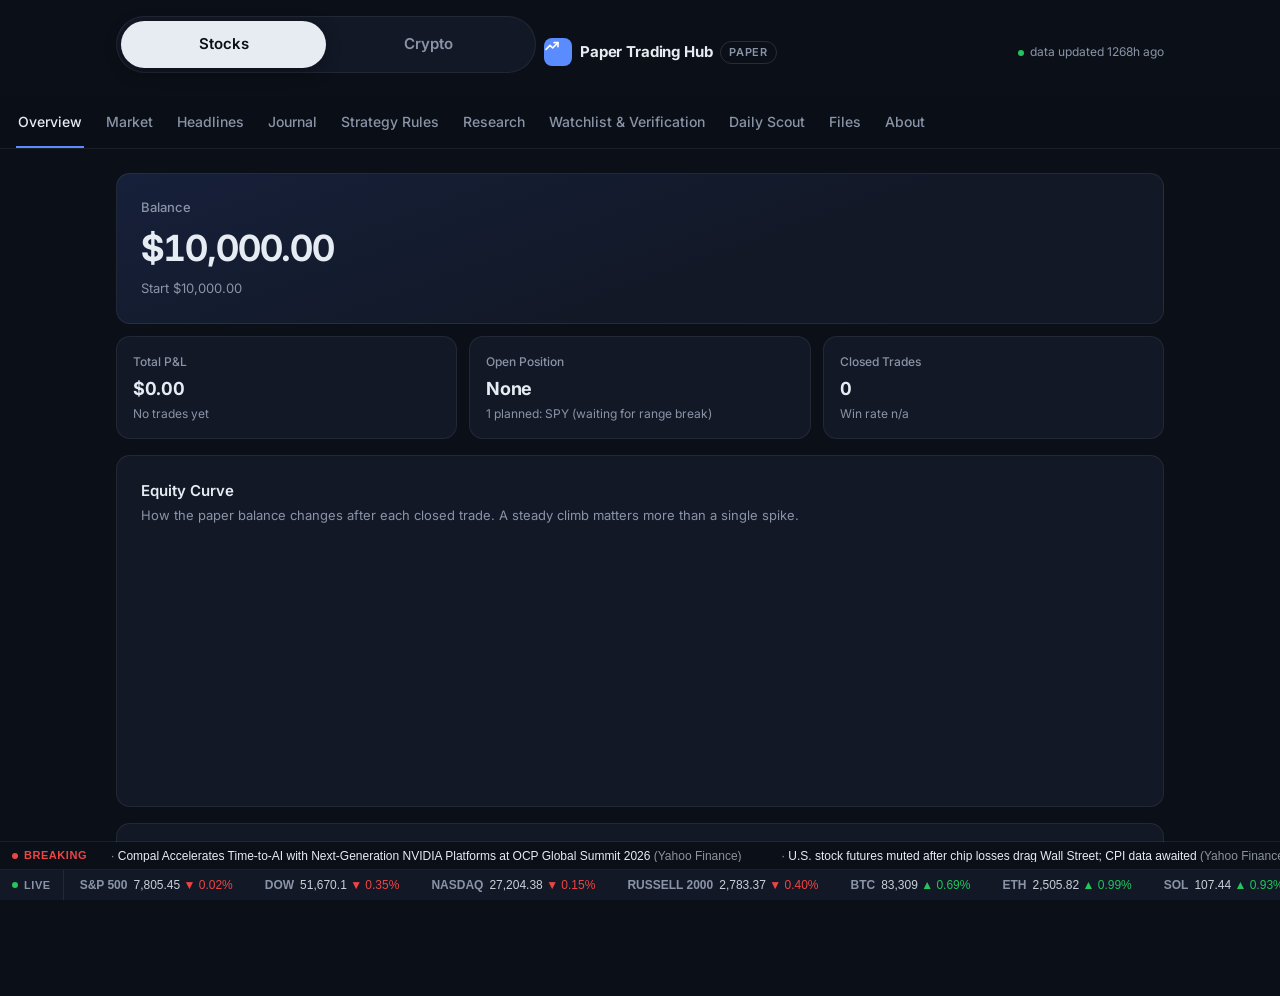
==== index.html @ e8f093c9 "v3 design system: navy palette, hero numbers, sparkline quote cards, coin icons, stacked mobile tabl" ====
<!DOCTYPE html><html lang="en"><head><meta charset="utf-8"><meta name="viewport" content="width=device-width,initial-scale=1">
<title>Paper Trading Hub</title><script src="https://cdn.jsdelivr.net/npm/chart.js@4.4.1/dist/chart.umd.min.js"></script>
<style>
*{box-sizing:border-box}body{margin:0;background:#0d1117;color:#c9d1d9;font:15px/1.55 -apple-system,Segoe UI,Helvetica,Arial,sans-serif}
header{padding:14px 16px 0;max-width:1100px;margin:auto;display:flex;flex-wrap:wrap;gap:8px;align-items:center}h1{font-size:1.4rem;margin:0;color:#f0f6fc}
.badge{background:#d29922;color:#0d1117;font-weight:700;font-size:.72rem;padding:3px 8px;border-radius:12px}#upd{color:#8b949e;font-size:.82rem;margin-left:auto}
nav{position:sticky;top:0;z-index:5;background:#0d1117;border-bottom:1px solid #30363d;overflow-x:auto;white-space:nowrap;padding:8px 12px;margin-top:10px}
nav a{display:inline-block;color:#8b949e;text-decoration:none;padding:6px 12px;border-radius:6px;margin-right:4px;font-size:.9rem}nav a.on{background:#1f6feb;color:#fff}
main{max-width:1100px;margin:auto;padding:16px}.page{display:none}.page.on{display:block}
.card{background:#161b22;border:1px solid #30363d;border-radius:8px;padding:14px;margin-bottom:14px;overflow-x:auto}
.cards{display:grid;grid-template-columns:repeat(auto-fit,minmax(180px,1fr));gap:12px;margin-bottom:14px}.cards .card{margin:0}
.label{color:#8b949e;font-size:.78rem;text-transform:uppercase}.val{font-size:1.45rem;font-weight:600;color:#f0f6fc}.sub{color:#8b949e;font-size:.85rem}
h2{color:#f0f6fc;font-size:1.15rem;margin:0 0 10px}h3,h4{color:#f0f6fc}a{color:#58a6ff}.pos{color:#22c55e}.neg{color:#ef4444}
table{width:100%;border-collapse:collapse;font-size:.88rem}th,td{text-align:left;padding:7px;border-bottom:1px solid #30363d;vertical-align:top}th{color:#8b949e}
.empty{text-align:center;color:#8b949e;font-style:italic}.chart{position:relative;height:280px}.md li{margin:3px 0}.md{word-wrap:break-word}
.v-RedFlags{color:#ef4444}.v-PartlyVerified{color:#d29922}.v-Unverifiable{color:#8b949e}.v-Verified{color:#22c55e}.note{color:#8b949e;font-size:.8rem}
</style><link rel="stylesheet" href="./assets/live.css"><link rel="preconnect" href="https://fonts.googleapis.com"><link href="https://fonts.googleapis.com/css2?family=Inter:wght@400;500;600;700&display=swap" rel="stylesheet"><link rel="stylesheet" href="./assets/theme.css"></head><body>
<header><div class="seg"><a href="./" class="on">Stocks</a><a href="./crypto/" class="">Crypto</a></div><span class="logo"><svg viewBox="0 0 24 24" fill="none" stroke="#fff" stroke-width="2.4" stroke-linecap="round" stroke-linejoin="round"><polyline points="3 17 9 11 13 15 21 7"/><polyline points="15 7 21 7 21 13"/></svg></span><h1>Paper Trading Hub</h1><span class="badge">PAPER</span></header>
<nav><a href="#overview" data-p="overview"><span class="ic">◉</span>Overview</a><a href="#market" data-p="market"><span class="ic">▤</span>Market</a><a href="#headlines" data-p="headlines"><span class="ic">✎</span>Headlines</a><a href="#journal" data-p="journal"><span class="ic">☰</span>Journal</a><a href="#rules" data-p="rules"><span class="ic">⚖</span>Strategy Rules</a><a href="#research" data-p="research"><span class="ic">⌕</span>Research</a><a href="#watchlist" data-p="watchlist"><span class="ic">★</span>Watchlist & Verification</a><a href="#scout" data-p="scout"><span class="ic">⌖</span>Daily Scout</a><a href="#files" data-p="files"><span class="ic">⇩</span>Files</a><a href="#about" data-p="about"><span class="ic">ⓘ</span>About</a></nav><main>
<section class="page" id="pg-overview"><div class="cards">
<div class="card"><div class="label">Balance</div><div class="val" id="bal"></div><div class="sub">Start $10,000.00</div></div>
<div class="card"><div class="label">Total P&amp;L</div><div class="val" id="pnl"></div><div class="sub" id="pnls"></div></div>
<div class="card"><div class="label">Open Position</div><div class="val" id="op"></div><div class="sub" id="ops"></div></div>
<div class="card"><div class="label">Closed Trades</div><div class="val" id="cnt"></div><div class="sub" id="wr"></div></div></div>
<div class="card"><h2>Equity Curve</h2><p class="help">How the paper balance changes after each closed trade. A steady climb matters more than a single spike.</p><div class="chart"><canvas id="eqC"></canvas></div></div>
<div class="card note">Paper trading for skill-building only. No real money. Nothing here is financial advice or a profit promise.</div></section>
<section class="page" id="pg-market"><div class="card"><h2>Market Snapshot</h2><p class="help">Latest prices and daily % moves for major indices, futures, ETFs and big-tech stocks. Green is up, red is down.</p><div class="note" id="mAs"></div><div class="chart" style="height:460px"><canvas id="mC"></canvas></div></div>
<div class="card"><h2>Prices</h2><p class="help">Each card shows the latest price, the daily move and a 5-day trend line. Data refreshes about every 15 minutes.</p><div class="qgrid" id="mGrid"></div><table style="display:none"><tbody id="mT"></tbody></table><p class="note">Sources: Yahoo Finance chart API (stocks, indices, futures) and the CoinGecko simple/price API (crypto).</p></div></section>
<section class="page" id="pg-headlines"><div class="card"><h2>Headlines</h2><p class="help">Market news from the last day, auto-refreshed from RSS feeds. Tap a headline to read the original source.</p><ul id="hl" class="md"></ul></div></section>
<section class="page" id="pg-journal"><div class="card"><h2>Win / Loss</h2><p class="help">The share of closed trades that made or lost money. Judge it only after 50+ trades.</p><div class="chart" style="height:240px"><canvas id="wlC"></canvas></div><p class="note" id="wlN"></p></div>
<div class="card"><h2>Journal</h2><p class="help">Every paper trade with its plan, result and lesson. PLANNED rows are ideas that haven't triggered yet.</p><table><thead><tr><th>Date</th><th>Ticker</th><th>Setup</th><th>Side</th><th>Entry</th><th>Exit</th><th>P&amp;L</th><th>R</th><th>Status</th><th>Thesis</th></tr></thead><tbody id="jT"></tbody></table></div></section>
<section class="page" id="pg-rules"><div class="card md"><p class="help">The exact rules every paper trade must follow, plus how results get reviewed. Following rules matters more than any single result.</p><h1>Paper Day-Trading Lab (skill-building only, no real money)</h1>
<p>Nobody reliably predicts markets. The goal here is to practice following rules and to measure results honestly. No profit is expected or promised.</p>
<h2>Strategy: 15-min Opening Range Breakout (ORB) + VWAP filter</h2>
<p>Universe: SPY, QQQ, and large caps (avg volume &gt; 5M shares/day, price &gt; $20).
1. <strong>Opening range (OR):</strong> the high and low from 9:30 to 9:45 ET. No trades before 9:45.
2. <strong>Filters (all must pass):</strong>
   - OR width is between 0.2% and 1.0% of price (skip ranges that are too tight or too wide).
   - Longs only when price is above VWAP, shorts only when price is below VWAP.
   - No new entries within 15 min of a scheduled macro event or Fed speaker.
   - On CPI/FOMC days, use the 30-min OR (9:30-10:00) instead.
   - Skip a stock that has earnings that day (ETFs are fine).
3. <strong>Entry:</strong> a 5-min candle CLOSES beyond the OR high (long) or OR low (short). Enter at that close. One entry per ticker per direction.
4. <strong>Stop:</strong> the opposite side of the OR, or the OR midpoint if that is tighter than 0.5%. Never move the stop farther away.
5. <strong>Target:</strong> 2R (2 × entry-to-stop distance). Optional: once at 1R, move the stop to breakeven.
6. <strong>Time stop:</strong> no new entries after 11:30 ET. Exit everything by 15:50 ET.
7. <strong>Sizing:</strong>
   - Risk 1% of balance per trade: shares = floor((0.01 × balance) / |entry − stop|).
   - <strong>Max position cap:</strong> position value ≤ 100% of balance (no margin) AND ≤ 1,000 shares. Use whichever gives FEWER shares.
8. <strong>Daily limits:</strong> max 3 trades a day, and stop for the day after 2 losses or after −2% on the day.</p>
<h2>Files</h2><p class="help">Download the raw data and tools behind this site.</p>
<ul>
<li><code>journal.csv</code>: one row per trade. Mark planned ideas with exit_reason=PLANNED until they're filled or cancelled.</li>
<li><code>state.json</code>: starting and current balance. Update it after each closed trade.</li>
<li><code>stats.py</code>: <code>python3 stats.py</code> prints stats and writes <code>equity_curve.png</code>.</li>
</ul>
<h2>Review process</h2>
<ul>
<li><strong>Daily (5 min, after the close):</strong> fill every journal field. Grade each trade A to F on <em>process</em>, not P&amp;L. Write 1 lesson. Note if you broke a rule and why.</li>
<li><strong>Weekly (Fri):</strong> run stats.py. Write the top 3 lessons, your most common rule break, and one thing to practice next week. Write these under "Weekly Reviews" below.</li>
<li><strong>Judge the strategy only after 50+ closed trades.</strong> Benchmarks:</li>
<li>Expectancy above 0R (positive), and profit factor above 1.2.</li>
<li>Rule adherence at least 90%. If it's lower, the results measure <em>you</em>, not the strategy. Fix discipline first.</li>
<li>Max drawdown ≤ 10% of starting balance. If you hit −10%, pause and review before trading again.</li>
<li><strong>Tweaking:</strong> change ONE variable at a time (e.g., OR length 15→30, target 2R→1.5R, VWAP filter on/off). Run each version 50+ trades, and log the version in the <code>setup</code> column (e.g., ORB15-v1). Never tweak in the middle of a sample just because of a losing streak.</li>
</ul>
<h2>Weekly Reviews</h2></div></section>
<section class="page" id="pg-research"><div class="card md"><p class="help">Plain-language research notes on copy trading, small-account strategies and risk. Each fact links to its source, and anything unverified is marked.</p><h2>Strategy Idea: Copy-Trader "Fire Rule" (added 2026-10-14)</h2>
<p>Source: shared Grok chat about @0xTenzo X post (https://x.com/0xtenzo/status/2110068067631845600)
- Platform: copyfomo (FOMO memecoin copy trading)
- Copy a top weekly FOMO trader at 0.25x size; sell when they sell
- Fire the copied trader after 2 consecutive losses, then move to the next top trader
- Claimed result: $52 -&gt; $4,939 in 24h (ape_vasco fired at $73, moonpie_max fired at $520, lunadegen held at hour 24; firings cost $10.64; staying with #1 stopped at $73)
- Caveats: one published day, paper replay with reconstructed fills, not verified wallet data. Memecoin copies can go to zero. Never share seed phrases or wallet keys.</p>
<h2>Copy Trading Research (2026-10-14)</h2>
<p>Research only. No trading, wallets, or money.</p>
<h3>1. copyfomo and FOMO</h3>
<ul>
<li>FOMO (fomo.family) is a social trading app with public trader leaderboards. Its spot fee is reportedly about 0.50% with a minimum of about $0.95. FOMO doesn't publish that rate, so treat it as reported (https://www.copyfomo.com/blog/fomo-app-fees).</li>
<li>copyfomo is a separate, independent Telegram bot (@copyfomo_bot). It copies FOMO leaderboard traders' buys AND sells into your own non-custodial wallet. Chains: Robinhood Chain, Base, BNB, Solana. You can size per trade as a flat amount or a % of the leader's trade, with a cap (https://www.copyfomo.com/docs, https://www.copyfomo.com/).</li>
<li>Fee: 2% per copied buy and per copied sell (1.8% with a referral), plus gas. That's about double the usual 1% for bots (https://degenbench.com/en/tools/copyfomo, DefiLlama adapter https://raw.githubusercontent.com/DefiLlama/dimension-adapters/refs/heads/master/fees/copyfomo.ts). Round trip: about 4% in copyfomo fees, plus FOMO's own fee.</li>
<li>Lag: copyfomo says it fills "about a second" behind the leader. Its own measurement found a median +39% price move one minute after a leader's first buy, so even short delays cost far more than fees (copyfomo.com and its fomo-app-fees blog post).</li>
<li>Their referral program pays 15% of your referrals' fees. Much of the hype around it is affiliate-driven (docs).</li>
<li>Launched Sept 2026. About $0.20M in fees over 30 days (DegenBench, citing DefiLlama).</li>
</ul>
<h3>2. Other tools and how people find wallets</h3>
<ul>
<li>GMGN (https://gmgn.ai/): multi-chain (Solana, BSC, Base, ETH). It has auto copy-trading with sizing, slippage, and TP/SL settings, a "Rank" wallet leaderboard, a "Radar" that finds wallets behind past winning tokens, and wallet PnL and win-rate analytics (https://gmgn.ai/blog/how-to-track-copy-solana-smart-money/). These sources are GMGN's own blog, so they're biased.</li>
<li>Axiom: a Solana terminal with wallet tracking and alerts. It has NO verified auto-copy, so you trade by hand (https://madeonsol.com/blog/best-solana-copy-trading-bots).</li>
<li>Photon: a manual Solana terminal with no copy trading (https://gmgn.ai/blog/best-meme-coin-trading-platforms-2026/).</li>
<li>Trojan: auto copy trading (same GMGN comparison). Cielo: wallet intel across 30+ chains, from Free up to $199/mo (madeonsol).</li>
<li>Kolscan: free Solana tracker of influencer (KOL) trades. It only tracks and can't execute trades (search synthesis, not opened directly, so UNVERIFIED detail).</li>
<li>FOMO leaderboard mirrors: https://provadata.com/leaderboard/7d (checks wallets on-chain), https://fomolens.app/leaderboard, https://www.fomoapi.dev/leaderboard</li>
<li>Finding wallets: use leaderboards (the weakest method), or reverse-search early buyers of past real winners and favor wallets that hit several of them (GMGN Radar method).</li>
</ul>
<h3>3. Top traders</h3>
<p>See the Watchlist. The 3 traders from the post can't be verified anywhere.</p>
<h3>4. The 0xTenzo post</h3>
<ul>
<li>Posted 2026-10-13 18:00 UTC. About 281K views, 1,030 likes, 91 replies. It quotes @0xboan's "8 agents memecoin desk" article (X API, https://x.com/0xTenzo/status/2110068067631845600).</li>
<li>No wallet address, fills, or on-chain proof shown. Replies mostly call it fake. @grok replied that the video is a "custom animated Grok Bot dashboard with no exchange fills, order IDs, wallet addresses" and that the account "posts near-identical unverified $30-50-to-thousands runs almost daily" (https://x.com/grok/status/2110170605152538924).</li>
<li>Other skeptic replies: "Wallet address or Larp" (@3ffectCoin). "I'm trying to do the same thing and it's RIDICULOUSLY hard" (https://x.com/BigBigGota1/status/2110171828870111730). A backtest getting a 35% best win rate (https://x.com/RealWaKo/status/2110170935869268456).</li>
<li>Supportive replies only praise the "fire after 2 losses" rule as discipline (@0xboan, @SolPulsetrading). Nobody confirmed the profits.</li>
<li>Verdict: the $52 to $4,939 result is UNVERIFIED and probably marketing. The fire rule is the only idea worth keeping.</li>
</ul>
<h3>5. Risk rules</h3>
<ul>
<li>Why copying lags: you always buy after the leader, and often you buy into their exit. MEV bots sandwich predictable copy orders, so every entry and exit fills worse (https://memecentral.fun/guides/copy-trading-memecoin-wallets, https://nexflowscan.com/guides/copy-trading-rug-mechanics/).</li>
<li>Leaderboards favor luck. Check trade count and time period, and see if the record still holds without the single best trade (memecentral).</li>
<li>Farmed wallets: an operator launches its own token, the "trader" wallet buys early, the operator pumps it, and then dumps on the copiers. Screenshots and videos prove nothing. No verifiable address means it's marketing (nexflowscan).</li>
<li>Bot or fake-PnL signs: win rate above 70-75% over 50+ trades, repeated round trips under 10 minutes, lots of failed transactions, airdrops counted as profit, wallets sharing a funder (https://madeonsol.com/blog/how-to-filter-bot-wallets-kol-list-solana, https://apm.fun/blog/how-to-identify-real-smart-money-wallets-on-chain).</li>
<li>Rug sign: 3+ wallets buying in the same block and holding a large share of supply (24 wallets holding 76% will almost surely go to 0) (https://docs.trench.bot/bundle-tools/bundle-scanner-guide).</li>
<li>Sizing: never match the leader's size. Use a small flat ticket with a cap. Tiny tickets get eaten by minimum fees (FOMO's ~$0.95 minimum means ~1.9% per leg on small trades, per copyfomo's blog). Only use money you can lose entirely. Keep the 2-loss fire rule. Never share seed phrases.</li>
</ul>
<h2>Small Account Strategy Research (2026-10-14)</h2>
<p>Research only. No trading, wallets, or signups. Goal: grow $10-$20. Note on $ math: one SOL-priced source implies SOL ≈ $170 (0.001 SOL = $0.17, https://trader.scorplabs.online/blog/pump-fun-sniper-bot-how-to-snipe-solana-launches). I used that to turn SOL fees into dollars, so treat those $ figures as estimates.</p>
<h3>Cost per trade at $10-$20, odds, scams (best to worst for a tiny account)</h3>
<ol>
<li><strong>Prediction markets (Polymarket / Kalshi): cheapest per trade at this size.</strong></li>
<li>Polymarket: minimum is 5 shares ($0.50 at 10¢, $4.50 at 90¢). Maker (resting limit) orders pay $0 and earn a rebate. Taker fee formula is rate × price × (1 − price). Example from the official table: a $10 buy at 10¢ costs $0.63, about 6.3%. Geopolitics markets are free. No deposit or withdraw fee (https://docs.polymarket.com/trading/fees, https://pillarlabai.com/blog/minimum-trade-size-polymarket/).</li>
<li>Kalshi: taker fee is 0.07 × p × (1 − p) per contract, rounded up to a cent, so up to 3.5% at 50¢. Most maker orders are free. ACH funding is free, a debit card costs 2% (https://metamask.io/news/kalshi-vs-polymarket). The round-up-to-a-cent rule hurts tiny orders.</li>
<li>Odds: zero-sum minus fees. No source found on retail win rates (UNVERIFIED). Upside is limited per bet, but you can't lose more than you stake. Scams: fake "Polymarket" sites and airdrop links, and "insider tip" groups.</li>
<li><strong>Low-fee perps (Hyperliquid) at 1-2x leverage: very cheap fees, poor odds.</strong></li>
<li>Taker fee 0.045%, maker 0.015%, charged on notional (https://hyperliquid.gitbook.io/hyperliquid-docs/trading/fees). A $10 taker order costs $0.0045. Withdrawals cost a flat 1 USDC, which is 5-10% of a $10-20 account (https://eco.com/support/en/articles/15191998-hyperliquid-fees-explained-maker-taker-funding-and-withdrawal-in-2026). Minimum order is $10 notional (cited for HIP-4 outcome markets, https://docs.chainstack.com/docs/hyperliquid-hip4-outcome-markets-trading; the perp minimum is assumed similar, UNVERIFIED).</li>
<li>Odds: ESMA found 74-89% of retail leveraged-derivative accounts lose money (via https://usa.inquirer.net/211573/perp-dex-comparison-how-fees-leverage-and-markets-compare-across-five-platforms). Higher leverage just moves liquidation closer. Scams: "signal" groups, fake front-ends, 50-100x promos.</li>
<li><strong>Stocks/options micro-account.</strong></li>
<li>The PDT rule ($25k minimum, 4 day trades in 5 days) was replaced by intraday margin standards. Brokers have until Oct 20, 2027 to implement, so whether your broker still enforces PDT depends on the broker (https://www.finra.org/rules-guidance/notices/26-10, https://www.sec.gov/files/rules/sro/finra/2026/34-105226.pdf). Fractional, commission-free stock is widely available (no source pulled, UNVERIFIED). Options at $10-20 can only buy cheap far-out contracts, which mostly expire worthless (no source pulled, UNVERIFIED).</li>
<li>Low fees and slow growth, the lowest blowup risk. Scams: options "alert" Discords, pump-and-dump microcaps.</li>
<li><strong>Small-cap spot / memecoins on Solana (manual).</strong></li>
<li>Pump.fun charges 1.25% per buy or sell on the bonding curve. After graduation, PumpSwap charges 0.3-1.25% depending on market cap (https://pump.fun/docs/fees). Add a terminal fee of about 1% per leg plus priority fees.</li>
<li>Odds: 43.77% of pump.fun wallets were profitable Nov 2025-May 2026, and the MEDIAN realized profit was about $0.02-0.06 (https://dune.com/web3frank/pumpfun-6-months-trader-analysis). CoinGecko shows 30-73% profitable by month, and says recent highs likely reflect losing traders quitting (https://www.coingecko.com/research/publications/pump-fun-traders-are-making-a-comeback).</li>
<li><strong>Memecoin copy trading: fees kill small accounts.</strong></li>
<li>GMGN: 1% per leg plus the recommended 0.006 SOL priority fee per leg, which works out to about a 14% round trip on a 0.1 SOL copy (https://gmgnguide.com/guides/trading/gmgn-copy-trading). A $10 copy is about 0.06 SOL, so the 0.006 SOL is about 10% PER LEG and needs a +20%+ move to break even (my estimate). GMGN itself says many users lose money to priority fees even when their copies win (https://gmgnguide.com/guides/fees/gmgn-fees-explained).</li>
<li>copyfomo: 2% per leg plus FOMO's ~0.5% fee with a ~$0.95 minimum, so roughly 10-15% round trip on $10 (estimated from earlier sources). The 2-loss fire rule limits the damage from a bad trader but does nothing about fees or lag. Scams: see the Copy Trading Research section (farmed wallets, fake PnL).</li>
<li><strong>Sniping new launches: worst for $10-20.</strong></li>
<li>The fee stack is about 8% round trip even on a 0.5 SOL snipe, and landing behind 10 SOL of other buys raises your entry about 78% (scorplabs link above). Failed transactions still pay fees (https://www.snipemint.com/pump-fun-sniper-bot). You're up against millisecond bots. Scams: bundled launches, "sniper bot" downloads that steal keys, rugs.</li>
</ol>
<h3>Lowest fees</h3>
<ul>
<li>Per trade at $10-20: Hyperliquid perps (0.045%), then Polymarket maker orders ($0) or fee-free geopolitics markets.</li>
<li>Cheapest crypto chain for gas: Solana's base fee is 5,000 lamports, which is negligible. But bot/priority fees, not gas, are what eat small Solana memecoin trades.</li>
</ul>
<h3>Recommended $20 test plan (only if you chooses to; money he can lose 100%)</h3>
<ol>
<li>Week 1, $0 at risk: paper-trade. Log 20 Polymarket picks and 10 copyfomo/GMGN "would-copy" trades here, with fees applied at the rates above.</li>
<li>Week 2, $10 on Polymarket: limit (maker) orders only, $1-2 per bet, 5+ separate markets. Prefer fee-free geopolitics markets.</li>
<li>Keep $10 in reserve. Only move to memecoin copying if the paper log shows profit AFTER a 15% round-trip cost per trade.</li>
<li>Hard rules:</li>
<li>Max 10% of the account per trade.</li>
<li>Stop at -50% total ($10 left) and review.</li>
<li>The 2-loss fire rule applies to traders AND strategies.</li>
<li>No leverage above 2x, and no sniping.</li>
<li>Never share seed phrases.</li>
<li>Withdraw nothing small (withdrawal fees).</li>
<li>Track everything in the Trade Log.</li>
<li>Be realistic: no source supports reliably turning $20 into hundreds. The goal at this size is learning cheaply.</li>
</ol>
<h2>Paper Day-Trading Lab (2026-10-14)</h2>
<p>Paper only, skill-building, no profit promises. Everything is in /workspace/trading/paper/:
- README.md: the rules (15-min ORB + VWAP filter, 1% risk, 2R target, out by 15:50, max 3 trades a day, stop after 2 losses) and the review process.
- journal.csv: trade log. state.json: balance ($10,000 start). stats.py: stats plus equity_curve.png.
- First PLANNED idea: SPY 30-min ORB on the CPI day (Oct 14), with prior-day high/low 778.75/775.95 as confirmation levels.
- Judge the strategy only after 50+ trades: needs positive expectancy, ≥90% rule adherence, and max drawdown ≤10%. Change one variable at a time.</p></div><div class="card md"><h2>All sources</h2><p class="help">Every link used in the research, so anything here can be checked.</p><ul><li><a href="https://apm.fun/blog/how-to-identify-real-smart-money-wallets-on-chain" target="_blank" rel="noopener">https://apm.fun/blog/how-to-identify-real-smart-money-wallets-on-chain</a></li><li><a href="https://degenbench.com/en/tools/copyfomo" target="_blank" rel="noopener">https://degenbench.com/en/tools/copyfomo</a></li><li><a href="https://docs.chainstack.com/docs/hyperliquid-hip4-outcome-markets-trading;" target="_blank" rel="noopener">https://docs.chainstack.com/docs/hyperliquid-hip4-outcome-markets-trading;</a></li><li><a href="https://docs.polymarket.com/trading/fees" target="_blank" rel="noopener">https://docs.polymarket.com/trading/fees</a></li><li><a href="https://docs.trench.bot/bundle-tools/bundle-scanner-guide" target="_blank" rel="noopener">https://docs.trench.bot/bundle-tools/bundle-scanner-guide</a></li><li><a href="https://dune.com/web3frank/pumpfun-6-months-trader-analysis" target="_blank" rel="noopener">https://dune.com/web3frank/pumpfun-6-months-trader-analysis</a></li><li><a href="https://eco.com/support/en/articles/15191998-hyperliquid-fees-explained-maker-taker-funding-and-withdrawal-in-2026" target="_blank" rel="noopener">https://eco.com/support/en/articles/15191998-hyperliquid-fees-explained-maker-taker-funding-and-withdrawal-in-2026</a></li><li><a href="https://fomolens.app/leaderboard" target="_blank" rel="noopener">https://fomolens.app/leaderboard</a></li><li><a href="https://fomolens.app/trader/exacttalltakin" target="_blank" rel="noopener">https://fomolens.app/trader/exacttalltakin</a></li><li><a href="https://fomolens.app/trader/vascodicaprio" target="_blank" rel="noopener">https://fomolens.app/trader/vascodicaprio</a></li><li><a href="https://gmgn.ai/" target="_blank" rel="noopener">https://gmgn.ai/</a></li><li><a href="https://gmgn.ai/blog/best-meme-coin-trading-platforms-2026/" target="_blank" rel="noopener">https://gmgn.ai/blog/best-meme-coin-trading-platforms-2026/</a></li><li><a href="https://gmgn.ai/blog/how-to-track-copy-solana-smart-money/" target="_blank" rel="noopener">https://gmgn.ai/blog/how-to-track-copy-solana-smart-money/</a></li><li><a href="https://gmgnguide.com/guides/fees/gmgn-fees-explained" target="_blank" rel="noopener">https://gmgnguide.com/guides/fees/gmgn-fees-explained</a></li><li><a href="https://gmgnguide.com/guides/trading/gmgn-copy-trading" target="_blank" rel="noopener">https://gmgnguide.com/guides/trading/gmgn-copy-trading</a></li><li><a href="https://hyperliquid.gitbook.io/hyperliquid-docs/trading/fees" target="_blank" rel="noopener">https://hyperliquid.gitbook.io/hyperliquid-docs/trading/fees</a></li><li><a href="https://madeonsol.com/blog/best-solana-copy-trading-bots" target="_blank" rel="noopener">https://madeonsol.com/blog/best-solana-copy-trading-bots</a></li><li><a href="https://madeonsol.com/blog/how-to-filter-bot-wallets-kol-list-solana" target="_blank" rel="noopener">https://madeonsol.com/blog/how-to-filter-bot-wallets-kol-list-solana</a></li><li><a href="https://memecentral.fun/guides/copy-trading-memecoin-wallets" target="_blank" rel="noopener">https://memecentral.fun/guides/copy-trading-memecoin-wallets</a></li><li><a href="https://metamask.io/news/kalshi-vs-polymarket" target="_blank" rel="noopener">https://metamask.io/news/kalshi-vs-polymarket</a></li><li><a href="https://nexflowscan.com/guides/copy-trading-rug-mechanics/" target="_blank" rel="noopener">https://nexflowscan.com/guides/copy-trading-rug-mechanics/</a></li><li><a href="https://pillarlabai.com/blog/minimum-trade-size-polymarket/" target="_blank" rel="noopener">https://pillarlabai.com/blog/minimum-trade-size-polymarket/</a></li><li><a href="https://provadata.com/leaderboard/30d" target="_blank" rel="noopener">https://provadata.com/leaderboard/30d</a></li><li><a href="https://provadata.com/leaderboard/7d" target="_blank" rel="noopener">https://provadata.com/leaderboard/7d</a></li><li><a href="https://provadata.com/traders/" target="_blank" rel="noopener">https://provadata.com/traders/</a></li><li><a href="https://provadata.com/traders/bystevenr" target="_blank" rel="noopener">https://provadata.com/traders/bystevenr</a></li><li><a href="https://provadata.com/traders/donnydicey" target="_blank" rel="noopener">https://provadata.com/traders/donnydicey</a></li><li><a href="https://provadata.com/traders/exacttalltakin" target="_blank" rel="noopener">https://provadata.com/traders/exacttalltakin</a></li><li><a href="https://provadata.com/traders/hifive_07" target="_blank" rel="noopener">https://provadata.com/traders/hifive_07</a></li><li><a href="https://provadata.com/traders/quanterty" target="_blank" rel="noopener">https://provadata.com/traders/quanterty</a></li><li><a href="https://pump.fun/docs/fees" target="_blank" rel="noopener">https://pump.fun/docs/fees</a></li><li><a href="https://raw.githubusercontent.com/DefiLlama/dimension-adapters/refs/heads/master/fees/copyfomo.ts" target="_blank" rel="noopener">https://raw.githubusercontent.com/DefiLlama/dimension-adapters/refs/heads/master/fees/copyfomo.ts</a></li><li><a href="https://trader.scorplabs.online/blog/pump-fun-sniper-bot-how-to-snipe-solana-launches" target="_blank" rel="noopener">https://trader.scorplabs.online/blog/pump-fun-sniper-bot-how-to-snipe-solana-launches</a></li><li><a href="https://usa.inquirer.net/211573/perp-dex-comparison-how-fees-leverage-and-markets-compare-across-five-platforms" target="_blank" rel="noopener">https://usa.inquirer.net/211573/perp-dex-comparison-how-fees-leverage-and-markets-compare-across-five-platforms</a></li><li><a href="https://www.coingecko.com/research/publications/pump-fun-traders-are-making-a-comeback" target="_blank" rel="noopener">https://www.coingecko.com/research/publications/pump-fun-traders-are-making-a-comeback</a></li><li><a href="https://www.copyfomo.com/" target="_blank" rel="noopener">https://www.copyfomo.com/</a></li><li><a href="https://www.copyfomo.com/blog/fomo-app-fees" target="_blank" rel="noopener">https://www.copyfomo.com/blog/fomo-app-fees</a></li><li><a href="https://www.copyfomo.com/docs" target="_blank" rel="noopener">https://www.copyfomo.com/docs</a></li><li><a href="https://www.finra.org/rules-guidance/notices/26-10" target="_blank" rel="noopener">https://www.finra.org/rules-guidance/notices/26-10</a></li><li><a href="https://www.fomoapi.dev/leaderboard" target="_blank" rel="noopener">https://www.fomoapi.dev/leaderboard</a></li><li><a href="https://www.sec.gov/files/rules/sro/finra/2026/34-105226.pdf" target="_blank" rel="noopener">https://www.sec.gov/files/rules/sro/finra/2026/34-105226.pdf</a></li><li><a href="https://www.snipemint.com/pump-fun-sniper-bot" target="_blank" rel="noopener">https://www.snipemint.com/pump-fun-sniper-bot</a></li><li><a href="https://x.com/0xTenzo/status/2110068067631845600" target="_blank" rel="noopener">https://x.com/0xTenzo/status/2110068067631845600</a></li><li><a href="https://x.com/0xtenzo/status/2110068067631845600" target="_blank" rel="noopener">https://x.com/0xtenzo/status/2110068067631845600</a></li><li><a href="https://x.com/BigBigGota1/status/2110171828870111730" target="_blank" rel="noopener">https://x.com/BigBigGota1/status/2110171828870111730</a></li><li><a href="https://x.com/RealWaKo/status/2110170935869268456" target="_blank" rel="noopener">https://x.com/RealWaKo/status/2110170935869268456</a></li><li><a href="https://x.com/grok/status/2110170605152538924" target="_blank" rel="noopener">https://x.com/grok/status/2110170605152538924</a></li></ul></div></section>
<section class="page" id="pg-watchlist"><div class="card"><h2>Verification verdicts</h2><p class="help">How each copy-trader's claimed results held up against independent sources.</p><div class="chart" style="height:260px"><canvas id="vC"></canvas></div></div>
<div class="card"><table><thead><tr><th>Trader</th><th>Verdict</th><th>Notes</th></tr></thead><tbody id="vT"></tbody></table></div><div class="card md"><h2>Watchlist</h2><p class="help">Traders being watched (not copied), with their claimed stats and source links.</p>
<p><em>Added 2026-10-14. Watch only, no money in. Stats are FOMO's own numbers as copied by third-party sites, not checked on-chain by me.</em>
- @quanterty: #1 on FOMO 7d, +$327,470 PnL, $10.1M volume, 155 trades, last active 25 days ago (https://provadata.com/leaderboard/7d, snapshot 13 Oct 03:16 UTC)
- @lionofg0d: #2 on 7d, +$231,766 from just 4 trades, so a small sample (same source)
- @end837: #3 on 7d, +$224,423, 10 trades; #3 on 30d, +$513,269 (provadata 7d and 30d)
- @hifive_07: #5 on 7d, +$164,103; #8 on 30d, +$424,276, 104 trades (provadata)
- @donnydicey: #6 on 7d, +$133,628; #6 on 30d, +$433,927, 80 trades (provadata)
- @exacttalltakin: #1 on 30d, +$785,257, 116 trades (https://provadata.com/leaderboard/30d)
- @bystevenr: #5 on 30d, +$452,504, 1,974 trades, the biggest sample in the top 5 (provadata 30d)
- @vascodicaprio: FomoLens shows #36, +$13,418 (sampled 13 Oct) but a NEGATIVE PnL in another window (-$935.65 / -$13.32K). Possibly the "ape_vasco" from the post, but that's UNVERIFIED (https://fomolens.app/trader/vascodicaprio)
- ape_vasco, moonpie_max, lunadegen (named in the 0xTenzo post): NOT FOUND on any leaderboard I checked. Treat them as UNVERIFIED and possibly made up.
- Note: "last active" is 7 to 25 days ago for most of these leaders, so a big 7d PnL may be stale.</p>
<h3>Verification check (2026-10-14 01:40 UTC)</h3>
<p>Method: provadata trader pages (https://provadata.com/traders/<handle>) and FomoLens. Provadata links each trader's wallets to an on-chain transaction that matches a FOMO trade. It only shows SHORTENED addresses publicly. Full addresses need an API key/account, which I didn't sign up for. So I could NOT run independent Solscan, GMGN, or Arkham checks, and every PnL number below is still FOMO's own figure. Not checked: self-launched or bundled tokens, wash trading, shared funders.
- @quanterty: verdict RED FLAGS. Wallets 8f39…tsEr (Solana) and 0x01…ed57 (Robinhood Chain) are verified as linked. FOMO numbers swing wildly: 24h -$606,213, 7d +$274,093 (the leaderboard said +$327,470), 30d -$857,485, all time +$1,065,810. Last active 25 days ago. The 7d #1 rank is not a profitable recent record. https://provadata.com/traders/quanterty
- @exacttalltakin: verdict RED FLAGS (one big win). Wallets AGdt…ii9v (Sol) and 0x64…81a3 (RH Chain). 30d and all-time PnL are the same, +$785,347, and 7d is -$58,135. Joined Sep 2026. Only 3 calls in 30 days, and the latest closed at -14.8%. Looks like one or a few big early wins. https://provadata.com/traders/exacttalltakin, https://fomolens.app/trader/exacttalltakin
- @bystevenr: verdict PARTLY VERIFIED. 3 verified wallets: AH75…mnKx (Sol), 0xd0…e440 (ETH and RH Chain). 30d +$471,925, all time +$353,499, 7d +$39,268, on 1,974 trades and $6.88M volume. That's the largest sample and the most consistent of the five. Last active 19 days ago. https://provadata.com/traders/bystevenr
- @hifive_07: verdict RED FLAGS (PnL bigger than volume). Wallets 6PUw…oXDn (Sol) and 0xe0…3817 (BNB). 30d +$463,972 on only $204K volume over 104 trades. 24h +$82,601 even though they were "last active 14 days ago", which suggests unrealized gains on a held bag or a few huge multipliers. https://provadata.com/traders/hifive_07
- @donnydicey: verdict RED FLAGS (PnL bigger than volume). Wallets 2ZXt…37sc (Sol) and 0x9a…e16e (BNB). 30d +$513,142 on $105K volume over 80 trades. 24h +$102,134 despite being "last active 16 days ago", the same unrealized/concentrated pattern. https://provadata.com/traders/donnydicey</p></div></section>
<section class="page" id="pg-scout"><div class="card"><h2>Daily Scout log</h2><p class="help">Daily notes from the morning scout on traders and setups worth watching.</p><p class="note">The daily copy-trader scout runs at 8:06 each morning. Its picks will be added here.</p>
<table><thead><tr><th>Date</th><th>Picks</th><th>Notes</th></tr></thead><tbody><tr><td colspan="3" class="empty">No scout runs logged yet.</td></tr></tbody></table></div></section>
<section class="page" id="pg-files"><div class="card"><h2>Files</h2><p class="help">Download the raw data and tools behind this site.</p><ul class="md">
<li><a href="journal.csv" download>journal.csv</a>: trade journal</li><li><a href="market_data.json" download>market_data.json</a> / <a href="market_data.csv" download>market_data.csv</a>: market snapshot</li>
<li><a href="stats.py" download>stats.py</a>: stats + equity curve script (<code>python3 stats.py</code>)</li></ul></div></section>
<section class="page" id="pg-about"><div class="card about" style="border-color:#1f6feb;box-shadow:0 0 18px rgba(31,111,235,.25)"><h2>About This Experiment</h2><p style="margin:0">This is Joey's personal trading experiment. The goal is to see how well an AI can learn to trade: researching strategies, vetting traders, following strict rules, and journaling every decision through paper trading with a $10,000 simulated balance. Everything here is for learning and skill-building only. No real money is at risk, and nothing on this site is financial advice.</p></div></section></main>
<script>
/* All data embedded inline. To add trades, edit journal.csv and regenerate, or push rows into D.journal. */
const D={"market": {"as_of": "2026-10-14T02:08:00Z", "markets": [{"group": "Indices", "name": "S&P 500", "symbol": "^GSPC", "price": 7805.45, "change": -1.79, "change_pct": -0.02, "as_of": "2026-10-13T20:33:02Z", "source": "https://query1.finance.yahoo.com/v8/finance/chart/^GSPC (vs prior close)"}, {"group": "Indices", "name": "Dow Jones", "symbol": "^DJI", "price": 51670.1, "change": -180.45, "change_pct": -0.35, "as_of": "2026-10-13T20:41:55Z", "source": "https://query1.finance.yahoo.com/v8/finance/chart/^DJI (vs prior close)"}, {"group": "Indices", "name": "Nasdaq Composite", "symbol": "^IXIC", "price": 27204.38, "change": -41.52, "change_pct": -0.15, "as_of": "2026-10-13T21:15:59Z", "source": "https://query1.finance.yahoo.com/v8/finance/chart/^IXIC (vs prior close)"}, {"group": "Indices", "name": "Russell 2000", "symbol": "^RUT", "price": 2783.37, "change": -11.11, "change_pct": -0.4, "as_of": "2026-10-13T20:30:14Z", "source": "https://query1.finance.yahoo.com/v8/finance/chart/^RUT (vs prior close)"}, {"group": "Futures (overnight)", "name": "S&P 500 E-mini", "symbol": "ES=F", "price": 7862.5, "change": 6.75, "change_pct": 0.09, "as_of": "2026-10-14T01:56:38Z", "source": "https://query1.finance.yahoo.com/v8/finance/chart/ES=F (vs prior settle)"}, {"group": "Futures (overnight)", "name": "Nasdaq 100 E-mini", "symbol": "NQ=F", "price": 30843.0, "change": 51.5, "change_pct": 0.17, "as_of": "2026-10-14T01:56:36Z", "source": "https://query1.finance.yahoo.com/v8/finance/chart/NQ=F (vs prior settle)"}, {"group": "ETFs", "name": "SPY", "symbol": "SPY", "price": 778.01, "change": -0.09, "change_pct": -0.01, "as_of": "2026-10-13T20:00:00Z", "source": "https://query1.finance.yahoo.com/v8/finance/chart/SPY (vs prior close)"}, {"group": "ETFs", "name": "DIA", "symbol": "DIA", "price": 516.21, "change": -1.7, "change_pct": -0.33, "as_of": "2026-10-13T20:00:00Z", "source": "https://query1.finance.yahoo.com/v8/finance/chart/DIA (vs prior close)"}, {"group": "ETFs", "name": "QQQ", "symbol": "QQQ", "price": 743.57, "change": -2.47, "change_pct": -0.33, "as_of": "2026-10-13T20:00:00Z", "source": "https://query1.finance.yahoo.com/v8/finance/chart/QQQ (vs prior close)"}, {"group": "ETFs", "name": "IWM", "symbol": "IWM", "price": 276.7, "change": -1.2, "change_pct": -0.43, "as_of": "2026-10-13T20:00:00Z", "source": "https://query1.finance.yahoo.com/v8/finance/chart/IWM (vs prior close)"}, {"group": "Stocks", "name": "AAPL", "symbol": "AAPL", "price": 341.27, "change": 0.3, "change_pct": 0.09, "as_of": "2026-10-13T20:00:01Z", "source": "https://query1.finance.yahoo.com/v8/finance/chart/AAPL (vs prior close)"}, {"group": "Stocks", "name": "MSFT", "symbol": "MSFT", "price": 543.45, "change": 2.3, "change_pct": 0.43, "as_of": "2026-10-13T20:00:01Z", "source": "https://query1.finance.yahoo.com/v8/finance/chart/MSFT (vs prior close)"}, {"group": "Stocks", "name": "NVDA", "symbol": "NVDA", "price": 228.52, "change": 2.2, "change_pct": 0.97, "as_of": "2026-10-13T20:00:00Z", "source": "https://query1.finance.yahoo.com/v8/finance/chart/NVDA (vs prior close)"}, {"group": "Stocks", "name": "TSLA", "symbol": "TSLA", "price": 375.23, "change": -2.8, "change_pct": -0.74, "as_of": "2026-10-13T20:00:00Z", "source": "https://query1.finance.yahoo.com/v8/finance/chart/TSLA (vs prior close)"}, {"group": "Stocks", "name": "GOOGL", "symbol": "GOOGL", "price": 353.78, "change": 1.06, "change_pct": 0.3, "as_of": "2026-10-13T20:00:01Z", "source": "https://query1.finance.yahoo.com/v8/finance/chart/GOOGL (vs prior close)"}, {"group": "Stocks", "name": "AMZN", "symbol": "AMZN", "price": 258.58, "change": -0.95, "change_pct": -0.37, "as_of": "2026-10-13T20:00:01Z", "source": "https://query1.finance.yahoo.com/v8/finance/chart/AMZN (vs prior close)"}, {"group": "Crypto (24h)", "name": "Bitcoin", "symbol": "BTC", "price": 83325, "change": 918.98, "change_pct": 1.12, "as_of": "2026-10-14T02:05:45Z", "source": "https://api.coingecko.com/api/v3/simple/price (24h change; $ change derived)"}, {"group": "Crypto (24h)", "name": "Ethereum", "symbol": "ETH", "price": 2507.12, "change": 44.74, "change_pct": 1.82, "as_of": "2026-10-14T02:05:45Z", "source": "https://api.coingecko.com/api/v3/simple/price (24h change; $ change derived)"}], "headlines": [{"title": "Stocks end little changed: S&P 500 -0.02% to 7,805.45; Dow -0.35%; J&J -5.7%", "source": "The Core Quant", "url": "https://www.thecorequant.com/the-wall-street-wrap-october-13-2026", "time": "2026-10-13"}, {"title": "JPMorgan posts rare profit miss ($5.57 vs $5.85 est.), raises NII guidance", "source": "Reuters via StreetInsider", "url": "https://www.streetinsider.com/Reuters/JPMorgan+posts+rare+profit+miss+as+dealmaking%2C+bond+trading+lose+momentum/27176617.html", "time": "2026-10-13"}, {"title": "Goldman beats on 72% jump in equities trading; Citi -5.6%, Wells Fargo ~-3%", "source": "The Core Quant", "url": "https://www.thecorequant.com/the-wall-street-wrap-october-13-2026", "time": "2026-10-13"}, {"title": "Memory chip stocks tumble as Kospi drops ~5.5% on China CXMT competition", "source": "Invezz", "url": "https://invezz.com/news/2026/10/13/dow-closes-170-pts-lower-as-chip-stock-sell-off-continues/", "time": "2026-10-13"}, {"title": "Microsoft extends gains after unveiling latest AI chip; Nvidia, AMD decline", "source": "Yahoo Finance", "url": "https://finance.yahoo.com/markets/article/bank-stocks-rise-on-jpmorgan-goldman-earnings-as-chip-stocks-fall-alphacheck-135541160.html", "time": "2026-10-13 09:55 ET"}, {"title": "10-yr Treasury ~5.21%; Brent ~$105.7, WTI ~$94 as oil stays above $100", "source": "The Core Quant", "url": "https://www.thecorequant.com/the-wall-street-wrap-october-13-2026", "time": "2026-10-13"}, {"title": "Today: September CPI at 8:30 ET (consensus 0.6% m/m headline, 0.2% core)", "source": "Newsquawk", "url": "https://www.newsquawk.com/headlines/primer-us-cpi-due-wednesday-14th-october-2026-at-1330-bst--0830-edt", "time": "2026-10-14 08:30 ET"}, {"title": "Today: BAC, MS, BLK earnings pre-market; Fed Beige Book 2:00 ET", "source": "Qwalisoft", "url": "https://www.qwalisoft.com/Home/MarketInsight/week-ahead-2026-10-12", "time": "2026-10-14"}]}, "journal": [{"date": "2026-10-14", "ticker": "SPY", "setup": "ORB30-v1 (CPI day)", "direction": "long or short (conditional)", "thesis": "CPI 8:30 ET (cons 0.6% m/m headline, 0.2% core), BAC/MS/BLK earnings pre-open, Barkin 12:30, Beige Book 14:00. Prior day (Oct 13) SPY O 777.34 H 778.75 L 775.95 C 778.01 (exa.ai). Use 30-min OR 9:30-10:00. LONG if a 5-min candle closes above OR high, above VWAP, AND above 778.75 (prior high). SHORT if it closes below OR low, below VWAP, AND below 775.95 (prior low). Stop = opposite OR side (or OR mid if tighter). Target 2R. No entry 12:15-12:45 (Barkin) or after 11:30. Skip if OR width is outside 0.2-1.0% (~$1.56-$7.78). Invalidation: close back inside the OR, VWAP lost, or 2 failed breaks. Shares = min(floor(100/|entry-stop|), floor(10000/entry)); at ~$778 the cap is 12 shares, so risk will be under $100.", "entry_time": "after 10:00", "entry_price": "OR-based", "stop": "opposite OR side", "target": "2R", "shares": "min(100/|entry-stop|, 12)", "risk_$": "<=100", "exit_time": "", "exit_price": "", "exit_reason": "PLANNED", "pnl_$": "", "R_multiple": "", "followed_rules(Y/N)": "", "grade": "", "lessons": ""}], "state": {"starting_balance": 10000.0, "current_balance": 10000.0, "last_updated": "2026-10-14", "strategy_version": "ORB15-v1"}, "verdicts": [{"trader": "quanterty", "verdict": "Red Flags", "note": "Wallets 8f39\u2026tsEr (Solana) and 0x01\u2026ed57 (Robinhood Chain) are verified as linked. FOMO numbers swing wildly: 24h -$606,213, 7d +$274,093 (the leaderboard said +$327,470), 30d -$857,485, all time +$1,065,810. Last active 25 days ago. The 7d #1 rank is not a profitable recent record. https://provadata.com/traders/quanterty"}, {"trader": "exacttalltakin", "verdict": "Red Flags", "note": "Wallets AGdt\u2026ii9v (Sol) and 0x64\u202681a3 (RH Chain). 30d and all-time PnL are the same, +$785,347, and 7d is -$58,135. Joined Sep 2026. Only 3 calls in 30 days, and the latest closed at -14.8%. Looks like one or a few big early wins. https://provadata.com/traders/exacttalltakin, https://fomolens.app/trader/exacttalltakin"}, {"trader": "bystevenr", "verdict": "Partly Verified", "note": "3 verified wallets: AH75\u2026mnKx (Sol), 0xd0\u2026e440 (ETH and RH Chain). 30d +$471,925, all time +$353,499, 7d +$39,268, on 1,974 trades and $6.88M volume. That's the largest sample and the most consistent of the five. Last active 19 days ago. https://provadata.com/traders/bystevenr"}, {"trader": "hifive_07", "verdict": "Red Flags", "note": "Wallets 6PUw\u2026oXDn (Sol) and 0xe0\u20263817 (BNB). 30d +$463,972 on only $204K volume over 104 trades. 24h +$82,601 even though they were \"last active 14 days ago\", which suggests unrealized gains on a held bag or a few huge multipliers. https://provadata.com/traders/hifive_07"}, {"trader": "donnydicey", "verdict": "Red Flags", "note": "Wallets 2ZXt\u202637sc (Sol) and 0x9a\u2026e16e (BNB). 30d +$513,142 on $105K volume over 80 trades. 24h +$102,134 despite being \"last active 16 days ago\", the same unrealized/concentrated pattern. https://provadata.com/traders/donnydicey"}, {"trader": "ape_vasco / moonpie_max / lunadegen", "verdict": "Unverifiable", "note": "Named in the 0xTenzo post; not found on any leaderboard."}]};
const $=i=>document.getElementById(i),esc=s=>String(s??"").replace(/[&<>"]/g,c=>({"&":"&amp;","<":"&lt;",">":"&gt;",'"':"&quot;"}[c]));
const money=n=>(n<0?"-$":"$")+Math.abs(n).toLocaleString("en-US",{minimumFractionDigits:2,maximumFractionDigits:2});
const cls=n=>n>0?"pos":n<0?"neg":"";
if(window.Chart){Chart.defaults.color="#8b949e";Chart.defaults.borderColor="#30363d";}
const closed=D.journal.filter(r=>!["PLANNED","CANCELLED",""].includes((r.exit_reason||"").toUpperCase())&&r["pnl_$"]!=="");
const open=D.journal.filter(r=>(r.exit_reason||"").toUpperCase()==="PLANNED");
const pnl=closed.reduce((s,r)=>s+(+r["pnl_$"]),0),wins=closed.filter(r=>+r["pnl_$"]>0).length,start=D.state.starting_balance;
$("bal").textContent=money(start+pnl);$("pnl").textContent=money(pnl);$("pnl").className="val "+cls(pnl);
$("pnls").textContent=closed.length?closed.length+" closed":"No trades yet";$("cnt").textContent=closed.length;
$("wr").textContent="Win rate "+(closed.length?Math.round(wins/closed.length*100)+"%":"n/a");
$("op").textContent="None";$("ops").textContent=open.length?open.length+" planned: "+open.map(r=>r.ticker).join(", ")+" (waiting for range break)":"Waiting for range break";
let eq=[start];closed.forEach(r=>eq.push(eq.at(-1)+(+r["pnl_$"])));
const M=D.market;$("mAs").textContent="Snapshot as of "+M.as_of+". Indices and stocks are the Oct 13 close; futures and crypto are overnight.";
$("mT").innerHTML=M.markets.map(m=>`<tr><td>${esc(m.group)}</td><td>${esc(m.name)}</td><td>${m.price??"n/a"}</td><td class="${cls(m.change)}">${m.change>0?"+":""}${m.change??""}</td><td class="${cls(m.change_pct)}">${m.change_pct>0?"+":""}${m.change_pct}%</td><td class="note">${esc(m.as_of)}</td></tr>`).join("");
$("hl").innerHTML=M.headlines.map(h=>`<li><a href="${esc(h.url)}" target="_blank" rel="noopener">${esc(h.title)}</a> <span class="note">· ${esc(h.source)} · ${esc(h.time)}</span></li>`).join("");
$("jT").innerHTML=D.journal.length?D.journal.map(r=>`<tr><td>${esc(r.date)}</td><td>${esc(r.ticker)}</td><td>${esc(r.setup)}</td><td>${esc(r.direction)}</td><td>${esc(r.entry_price)}</td><td>${esc(r.exit_price)}</td><td class="${cls(+r["pnl_$"])}">${esc(r["pnl_$"])}</td><td>${esc(r.R_multiple)}</td><td>${esc(r.exit_reason)}</td><td class="note">${esc(r.thesis)}</td></tr>`).join(""):'<tr><td colspan="10" class="empty">No trades logged yet.</td></tr>';
$("wlN").textContent=closed.length?"":"No closed trades yet. The chart fills in as trades close.";
$("vT").innerHTML=D.verdicts.map(v=>`<tr><td>@${esc(v.trader)}</td><td class="v-${v.verdict.replace(/ /g,"")}">${esc(v.verdict)}</td><td class="note">${esc(v.note)}</td></tr>`).join("");
const charts={};
function draw(p){if(!window.Chart||charts[p])return;charts[p]=1;
 if(p==="overview")new Chart($("eqC"),{type:"line",data:{labels:eq.map((_,i)=>i),datasets:[{label:"Equity ($)",data:eq,borderColor:"#22c55e",backgroundColor:"rgba(34,197,94,.1)",fill:true,pointRadius:3,tension:.2}]},options:{plugins:{legend:{display:false}},maintainAspectRatio:false,scales:{x:{title:{display:true,text:"Trade #"}}}}});
 if(p==="market")new Chart($("mC"),{type:"bar",data:{labels:M.markets.map(m=>m.symbol),datasets:[{label:"% change",data:M.markets.map(m=>m.change_pct),backgroundColor:M.markets.map(m=>m.change_pct>=0?"#22c55e":"#ef4444")}]},options:{indexAxis:"y",maintainAspectRatio:false,plugins:{legend:{display:false}}}});
 if(p==="journal")new Chart($("wlC"),{type:"doughnut",data:{labels:closed.length?["Wins","Losses"]:["No closed trades"],datasets:[{data:closed.length?[wins,closed.length-wins]:[1],backgroundColor:closed.length?["#22c55e","#ef4444"]:["#30363d"]}]},options:{animation:false,cutout:"68%",maintainAspectRatio:false,plugins:{legend:{position:"bottom",labels:{boxWidth:10,boxHeight:10,padding:12}}}}});
 if(p==="watchlist"){const c={};D.verdicts.forEach(v=>c[v.verdict]=(c[v.verdict]||0)+1);const col={"Red Flags":"#ef4444","Partly Verified":"#d29922","Unverifiable":"#8b949e","Verified":"#22c55e"};
  new Chart($("vC"),{type:"doughnut",data:{labels:Object.keys(c),datasets:[{data:Object.values(c),backgroundColor:Object.keys(c).map(k=>col[k])}]},options:{animation:false,cutout:"68%",maintainAspectRatio:false,plugins:{legend:{position:"bottom",labels:{boxWidth:10,boxHeight:10,padding:12}}}}});}}
function show(){window.scrollTo(0,0);const p=(location.hash.slice(1)||"overview");document.querySelectorAll(".page").forEach(s=>s.classList.toggle("on",s.id==="pg-"+p));
 document.querySelectorAll("nav a").forEach(a=>a.classList.toggle("on",a.dataset.p===p));draw(p);}
window.addEventListener("hashchange",show);show();
function spark(v,up){if(!v||v.length<2)return"";const mn=Math.min(...v),mx=Math.max(...v),r=mx-mn||1,w=100,hh=32;
 const pts=v.map((y,i)=>(i/(v.length-1)*w).toFixed(1)+","+(hh-(y-mn)/r*hh).toFixed(1)).join(" ");
 return `<svg class="spark" viewBox="0 0 ${w} ${hh}" preserveAspectRatio="none"><polyline fill="none" stroke="${up?"#22c55e":"#ef4444"}" stroke-width="1.6" points="${pts}"/></svg>`;}
function renderMarket(list,asof){
 $("mGrid").innerHTML=list.map(m=>{const up=(m.change_pct||0)>=0,b=(m.name||m.symbol).replace(/[^A-Za-z0-9]/g,"").slice(0,4).toUpperCase();
  const icon=m.image?`<img class="qi" src="${esc(m.image)}" alt="">`:`<span class="qb">${esc(b.slice(0,3))}</span>`;
  return `<div class="q">${icon}<div class="qn"><b>${esc(m.name)}</b><span>${esc(m.group)}</span></div>${spark(m.spark,up)}<div class="qp"><b>${m.price==null?"n/a":m.price.toLocaleString("en-US",{maximumFractionDigits:m.price<1?4:2})}</b><span class="${up?"pos":"neg"}">${up?"+":""}${m.change_pct??""}%</span></div></div>`;}).join("");
 $("mAs").textContent="Data as of "+asof+". Stocks and indices use the latest close or live session; futures and crypto are near real time.";
 if(window.Chart&&charts.market){const c=Chart.getChart($("mC"));if(c){c.data.labels=list.map(m=>m.symbol);c.data.datasets[0].data=list.map(m=>m.change_pct);c.data.datasets[0].backgroundColor=list.map(m=>m.change_pct>=0?"#22c55e":"#ef4444");c.update();}}}
async function loadMarketLive(){try{const r=await fetch("data/market.json?t="+Date.now(),{cache:"no-store"});const d=await r.json();M.markets=d.markets.filter(m=>m.price!=null);M.as_of=d.generated_at;renderMarket(M.markets,d.generated_at);}catch(e){renderMarket(M.markets,M.as_of);}}
loadMarketLive();setInterval(loadMarketLive,60000);

</script><script src="./assets/live.js" data-base="./"></script><script src="./assets/ds.js"></script></body></html>
---- assets/live.css ----
html{background:#0d1117;margin:0;padding:0}
/* Live layer: ticker, breaking bar, animations */
body{background:linear-gradient(-45deg,#0d1117,#111a2b,#0d1117,#16112b);background-size:400% 400%;padding-bottom:78px!important}
@keyframes bgshift{0%{background-position:0% 50%}50%{background-position:100% 50%}100%{background-position:0% 50%}}
.card{transition:box-shadow .4s,transform .2s;box-shadow:0 0 0 rgba(88,166,255,0)}
.card:hover{box-shadow:0 0 18px rgba(88,166,255,.25);transform:translateY(-1px)}
.cards .card{box-shadow:0 0 14px rgba(63,185,80,.12);}
@keyframes glow{from{box-shadow:0 0 6px rgba(88,166,255,.10)}to{box-shadow:0 0 20px rgba(88,166,255,.28)}}
.dot{display:inline-block;width:8px;height:8px;border-radius:50%;background:#3fb950;margin-right:6px;vertical-align:middle;animation:pulse 1.6s infinite}
@keyframes pulse{0%{box-shadow:0 0 0 0 rgba(63,185,80,.7)}70%{box-shadow:0 0 0 8px rgba(63,185,80,0)}100%{box-shadow:0 0 0 0 rgba(63,185,80,0)}}
.flash-up{animation:fu 1.2s}.flash-down{animation:fd 1.2s}
@keyframes fu{0%{background:rgba(63,185,80,.45)}100%{background:transparent}}@keyframes fd{0%{background:rgba(248,81,73,.45)}100%{background:transparent}}
.page.on{animation:fadein .45s ease}@keyframes fadein{from{opacity:0;transform:translateY(8px)}to{opacity:1;transform:none}}
#liveBars{position:fixed;left:0;right:0;bottom:0;z-index:50;font:600 13px/1 -apple-system,Segoe UI,Helvetica,Arial,sans-serif}
.lb{display:flex;align-items:center;overflow:hidden;white-space:nowrap;height:34px;border-top:1px solid #30363d}
.lb .tag{flex:0 0 auto;padding:0 10px;height:100%;display:flex;align-items:center;z-index:2;letter-spacing:.05em}
.lb .track{display:inline-block;padding-left:12px;animation:scroll var(--dur,60s) linear infinite}
.lb:hover .track{animation-play-state:paused}
@keyframes scroll{from{transform:translateX(0)}to{transform:translateX(-50%)}}
#breaking{background:#1a0d0f}#breaking .tag{background:#f85149;color:#fff}#breaking a{color:#f0f6fc;text-decoration:none;margin-right:40px}#breaking a:before{content:"● ";color:#f85149}
#ticker{background:#0b0f14;height:38px}#ticker .tag{background:#1f6feb;color:#fff}
.tk{display:inline-block;margin-right:28px;color:#c9d1d9;padding:3px 4px;border-radius:4px}.tk b{color:#f0f6fc;margin-right:6px}.tk .up{color:#3fb950}.tk .dn{color:#f85149}
@media(max-width:600px){.lb{font-size:12px}}
@media(prefers-reduced-motion:reduce){*{animation-duration:0s!important}}
---- assets/theme.css ----
/* ===== Design system v3 =====
   spacing: 8px scale (--s1..--s5) · type: 13 / 15 / 22, hero 36 · one accent */
:root{--bg:#0b0f17;--sf:#121826;--sf2:#182033;--ln:rgba(255,255,255,.07);--ln2:rgba(255,255,255,.12);--tx:#e7ecf3;--mu:#8a94a7;--ac:#5b8cff;--up:#22c55e;--dn:#ef4444;
--s1:8px;--s2:16px;--s3:24px;--s4:32px;--s5:48px;--fs-s:13px;--fs-m:15px;--fs-l:22px;--fs-h:36px;--r:14px}
html,body{background:var(--bg)!important;color:var(--tx)!important}
body{font-family:Inter,-apple-system,Segoe UI,Roboto,sans-serif!important;font-size:var(--fs-m)!important;line-height:1.5;-webkit-font-smoothing:antialiased;animation:none!important;padding-bottom:64px!important}
a{color:var(--ac)}
/* header */
header{max-width:1080px!important;margin:0 auto!important;padding:var(--s2) var(--s2) var(--s1)!important;display:flex!important;flex-wrap:wrap!important;align-items:center!important;gap:var(--s1) 12px!important}
.seg{order:-1;flex:1 1 100%!important;display:flex!important;max-width:none!important;margin:0 0 var(--s2)!important;padding:4px!important;background:var(--sf)!important;border:1px solid var(--ln)!important;border-radius:999px!important}
.seg a{flex:1;text-align:center;padding:12px 0!important;border-radius:999px!important;color:var(--mu)!important;font-size:var(--fs-m)!important;font-weight:600!important;text-decoration:none;transition:all .2s}
.seg a.on{background:var(--tx)!important;color:#0b0f17!important;box-shadow:0 4px 16px rgba(0,0,0,.35)!important}
@media(min-width:760px){.seg{max-width:420px!important;flex-basis:420px!important}}
.logo{width:28px!important;height:28px!important;border-radius:8px!important;background:var(--ac)!important;box-shadow:none!important}
.logo svg{width:16px!important;height:16px!important}
h1{font-size:var(--fs-m)!important;font-weight:700!important;letter-spacing:-.01em;margin:0!important;color:var(--tx)!important}
.badge{background:transparent!important;border:1px solid var(--ln2)!important;color:var(--mu)!important;font-size:11px!important;font-weight:600!important;padding:2px 8px!important;border-radius:999px!important;letter-spacing:.06em}
#liveStamp{margin-left:auto!important;font-size:var(--fs-s)!important;color:var(--mu)!important;width:auto!important}
#upd{display:none!important}
/* tabs */
nav{position:sticky!important;top:0;z-index:20;background:rgba(11,15,23,.92)!important;backdrop-filter:blur(12px);-webkit-backdrop-filter:blur(12px);border-bottom:1px solid var(--ln)!important;padding:0 var(--s2)!important;margin:0!important;overflow-x:auto;white-space:nowrap;scrollbar-width:none}
nav::-webkit-scrollbar{display:none}
nav a{display:inline-block!important;padding:14px 2px!important;margin-right:20px!important;border-radius:0!important;background:none!important;box-shadow:none!important;color:var(--mu)!important;font-size:14px!important;font-weight:500!important;border-bottom:2px solid transparent}
nav a.on{color:var(--tx)!important;border-bottom-color:var(--ac)!important}
nav a .ic{display:none}
/* layout */
main{max-width:1080px!important;margin:0 auto!important;padding:var(--s3) var(--s2)!important}
.card{background:var(--sf)!important;border:1px solid var(--ln)!important;border-radius:var(--r)!important;padding:var(--s3)!important;margin:0 0 var(--s2)!important;box-shadow:none!important;transform:none!important;animation:none!important}
.card:hover{box-shadow:none!important}
h2{font-size:var(--fs-m)!important;font-weight:600!important;margin:0 0 4px!important;color:var(--tx)!important}
h2:before{content:none!important}
.help{font-size:var(--fs-s)!important;color:var(--mu)!important;margin:0 0 var(--s2)!important}
.note,.sub{color:var(--mu)!important;font-size:var(--fs-s)!important}
/* stat cards + hero */
.cards{display:grid!important;grid-template-columns:1fr 1fr!important;gap:var(--s2)!important;margin:0 0 var(--s2)!important}
.cards .card{margin:0!important;padding:var(--s2) var(--s3)!important}
.cards .card:first-child{grid-column:1/-1;padding:var(--s3)!important;background:linear-gradient(160deg,#16203a 0%,var(--sf) 60%)!important}
.cards .card:first-child .val{font-size:var(--fs-h)!important;letter-spacing:-.03em}
.label{font-size:var(--fs-s)!important;font-weight:500!important;color:var(--mu)!important;text-transform:none!important;letter-spacing:0!important}
.val{font-size:var(--fs-l)!important;font-weight:700!important;letter-spacing:-.02em;color:var(--tx)!important;margin:4px 0!important;font-variant-numeric:tabular-nums}
.pos{color:var(--up)!important}.neg{color:var(--dn)!important}
/* quote cards with sparkline */
.qgrid{display:grid;grid-template-columns:repeat(auto-fill,minmax(300px,1fr));gap:0;border:1px solid var(--ln);border-radius:12px;overflow:hidden}
.q{display:grid;grid-template-columns:36px 1fr 72px auto;align-items:center;gap:12px;padding:14px var(--s2);border-bottom:1px solid var(--ln);background:var(--sf)}
.q:last-child{border-bottom:0}
.qi{width:32px;height:32px;border-radius:50%}
.qb{width:32px;height:32px;border-radius:50%;background:var(--sf2);border:1px solid var(--ln2);display:grid;place-items:center;font-size:10px;font-weight:700;color:var(--tx);letter-spacing:.02em}
.qn{min-width:0}.qn b{display:block;font-size:var(--fs-m);font-weight:600}.qn span{display:block;font-size:var(--fs-s);color:var(--mu);white-space:nowrap;overflow:hidden;text-overflow:ellipsis}
.spark{width:72px;height:28px}
.qp{text-align:right}.qp b{display:block;font-weight:600;font-variant-numeric:tabular-nums}.qp span{font-size:var(--fs-s);font-weight:600}
/* tables */
table{width:100%;border-collapse:collapse;font-size:var(--fs-s)!important;font-variant-numeric:tabular-nums;min-width:0!important}
th{text-align:left;color:var(--mu)!important;font-weight:500!important;font-size:12px!important;text-transform:none!important;letter-spacing:0!important;background:transparent!important;padding:10px 12px!important;border-bottom:1px solid var(--ln)!important;position:static!important}
td{padding:12px!important;border-bottom:1px solid var(--ln)!important;vertical-align:top}
tbody tr:nth-child(even){background:rgba(255,255,255,.015)!important}
tbody tr:hover{background:rgba(91,140,255,.05)!important}
.empty{color:var(--mu)!important;font-style:normal!important;text-align:center;padding:var(--s3)!important}
@media(max-width:640px){
 .card table:not([style*="none"]) thead{display:none}
 .card table:not([style*="none"]),.card table tbody,.card table tr,.card table td{display:block;width:100%}
 .card table tr{border:1px solid var(--ln);border-radius:12px;margin:0 0 12px;padding:8px 0;background:var(--sf2)!important}
 .card table td{border:0!important;padding:6px 16px!important;display:flex;justify-content:space-between;gap:16px;text-align:right}
 .card table td:before{content:attr(data-label);color:var(--mu);font-size:12px;text-align:left;flex:0 0 auto}
 .card table td.empty{display:block;text-align:center}.card table td.empty:before{content:none}
 .card table td.note{display:block;text-align:left}.card table td.note:before{display:block;margin-bottom:4px}
}
/* about + md */
.about{background:var(--sf)!important;border:1px solid var(--ln)!important}
.md p,.md li{color:#c3cad6;font-size:var(--fs-m)}.md h2{margin-top:var(--s3)!important}.md h3{font-size:var(--fs-m);margin:var(--s2) 0 var(--s1)}
code{background:var(--sf2);padding:1px 6px;border-radius:6px;font-size:.9em}
select{background:var(--sf2)!important;border:1px solid var(--ln2)!important;color:var(--tx)!important;border-radius:10px!important;padding:8px 12px!important;font:inherit}
.chart{height:240px!important}
.page.on{animation:fade .2s ease!important}@keyframes fade{from{opacity:0}to{opacity:1}}
/* slim ticker + breaking */
#liveBars{box-shadow:none!important;border-top:1px solid var(--ln)}
.lb{height:28px!important;border-top:0!important;font-size:12px!important}
#breaking{background:var(--bg)!important;border-bottom:1px solid var(--ln)}
#breaking .tag{background:transparent!important;color:var(--dn)!important;font-size:11px!important;font-weight:700;padding:0 12px!important}
#breaking .tag:before{content:"";width:6px;height:6px;border-radius:50%;background:var(--dn);margin-right:6px}
#breaking a{color:var(--tx)!important;font-weight:500}#breaking a:before{content:"·  "!important;color:var(--mu)!important}
#ticker{background:var(--sf)!important;height:30px!important}
#ticker .tag{background:transparent!important;color:var(--mu)!important;font-size:11px!important;border-right:1px solid var(--ln)!important;padding:0 12px!important}
.tk{margin-right:24px!important;font-weight:500}.tk b{font-weight:600;color:var(--mu)!important}.tk .up{color:var(--up)}.tk .dn{color:var(--dn)}
.dot{width:6px!important;height:6px!important;background:var(--up)!important}
@media(max-width:640px){main{padding:var(--s2)!important}.card{padding:var(--s2)!important}.cards .card{padding:var(--s2)!important}.cards .card:first-child{padding:var(--s3) var(--s2)!important}}
/* iteration 2 */
.cards{grid-template-columns:repeat(3,1fr)!important;gap:12px!important}
.cards .card:first-child{grid-column:1/-1}
.cards .card:not(:first-child){padding:var(--s2)!important}
.cards .card:not(:first-child) .val{font-size:18px!important}
.cards .card:not(:first-child) .sub{font-size:12px!important;line-height:1.35}
header{gap:8px!important;flex-wrap:wrap!important}
#liveStamp{flex:1 1 auto;text-align:right;white-space:nowrap;font-size:12px!important}
.chart canvas{max-width:100%}
/* iteration 3 */
#pg-market .chart{height:560px!important}
.cards .card:not(:first-child) .label{font-size:12px!important;white-space:nowrap;overflow:hidden;text-overflow:ellipsis}
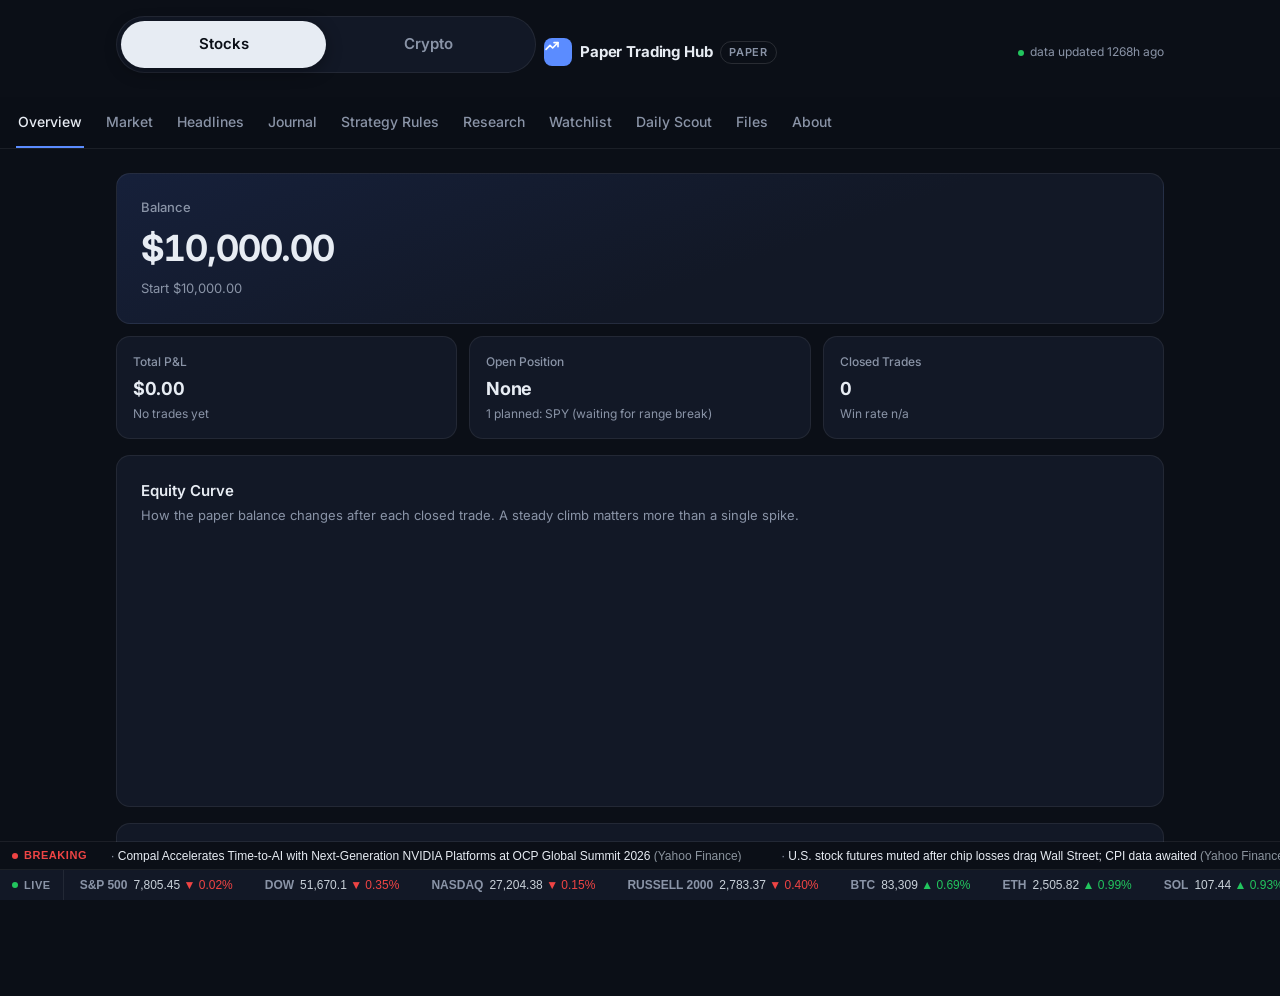
==== commit 2f32f618: "Crypto hub mirrors stocks hub layout, tabs and sections" ====
--- a/index.html
+++ b/index.html
@@ -16,7 +16,7 @@
 .v-RedFlags{color:#ef4444}.v-PartlyVerified{color:#d29922}.v-Unverifiable{color:#8b949e}.v-Verified{color:#22c55e}.note{color:#8b949e;font-size:.8rem}
 </style><link rel="stylesheet" href="./assets/live.css"><link rel="preconnect" href="https://fonts.googleapis.com"><link href="https://fonts.googleapis.com/css2?family=Inter:wght@400;500;600;700&display=swap" rel="stylesheet"><link rel="stylesheet" href="./assets/theme.css"></head><body>
 <header><div class="seg"><a href="./" class="on">Stocks</a><a href="./crypto/" class="">Crypto</a></div><span class="logo"><svg viewBox="0 0 24 24" fill="none" stroke="#fff" stroke-width="2.4" stroke-linecap="round" stroke-linejoin="round"><polyline points="3 17 9 11 13 15 21 7"/><polyline points="15 7 21 7 21 13"/></svg></span><h1>Paper Trading Hub</h1><span class="badge">PAPER</span></header>
-<nav><a href="#overview" data-p="overview"><span class="ic">◉</span>Overview</a><a href="#market" data-p="market"><span class="ic">▤</span>Market</a><a href="#headlines" data-p="headlines"><span class="ic">✎</span>Headlines</a><a href="#journal" data-p="journal"><span class="ic">☰</span>Journal</a><a href="#rules" data-p="rules"><span class="ic">⚖</span>Strategy Rules</a><a href="#research" data-p="research"><span class="ic">⌕</span>Research</a><a href="#watchlist" data-p="watchlist"><span class="ic">★</span>Watchlist & Verification</a><a href="#scout" data-p="scout"><span class="ic">⌖</span>Daily Scout</a><a href="#files" data-p="files"><span class="ic">⇩</span>Files</a><a href="#about" data-p="about"><span class="ic">ⓘ</span>About</a></nav><main>
+<nav><a href="#overview" data-p="overview">Overview</a><a href="#market" data-p="market">Market</a><a href="#headlines" data-p="headlines">Headlines</a><a href="#journal" data-p="journal">Journal</a><a href="#rules" data-p="rules">Strategy Rules</a><a href="#research" data-p="research">Research</a><a href="#watchlist" data-p="watchlist">Watchlist</a><a href="#scout" data-p="scout">Daily Scout</a><a href="#files" data-p="files">Files</a><a href="#about" data-p="about">About</a></nav><main>
 <section class="page" id="pg-overview"><div class="cards">
 <div class="card"><div class="label">Balance</div><div class="val" id="bal"></div><div class="sub">Start $10,000.00</div></div>
 <div class="card"><div class="label">Total P&amp;L</div><div class="val" id="pnl"></div><div class="sub" id="pnls"></div></div>
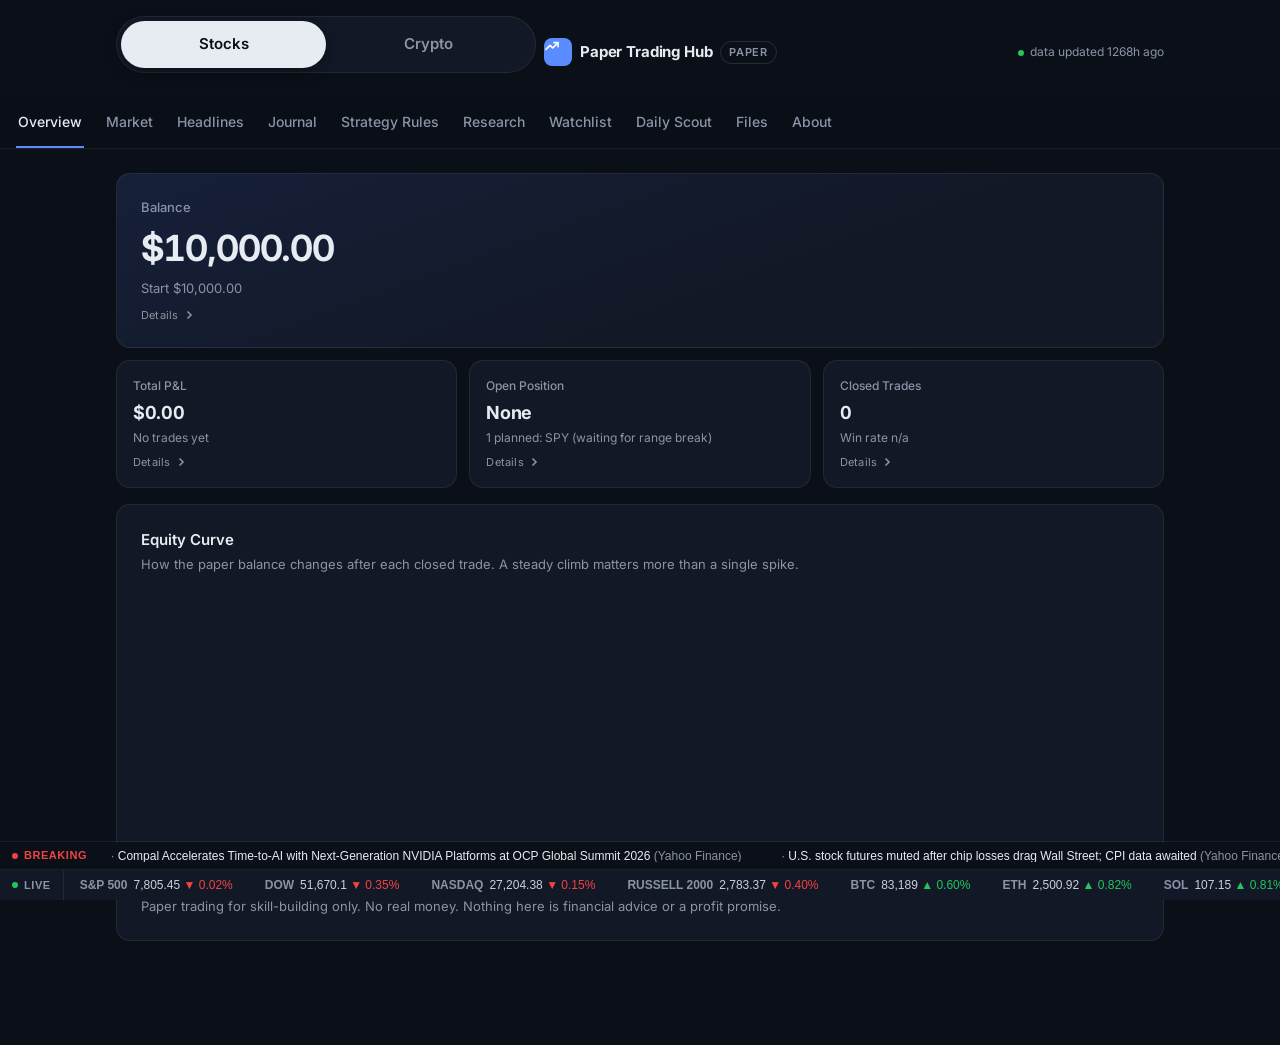
==== commit 1f6f03aa: "Tappable stat cards with detail sheets (open trades, balance, P&L, trades) on both hubs; live CoinGe" ====
--- a/index.html
+++ b/index.html
@@ -18,10 +18,10 @@
 <header><div class="seg"><a href="./" class="on">Stocks</a><a href="./crypto/" class="">Crypto</a></div><span class="logo"><svg viewBox="0 0 24 24" fill="none" stroke="#fff" stroke-width="2.4" stroke-linecap="round" stroke-linejoin="round"><polyline points="3 17 9 11 13 15 21 7"/><polyline points="15 7 21 7 21 13"/></svg></span><h1>Paper Trading Hub</h1><span class="badge">PAPER</span></header>
 <nav><a href="#overview" data-p="overview">Overview</a><a href="#market" data-p="market">Market</a><a href="#headlines" data-p="headlines">Headlines</a><a href="#journal" data-p="journal">Journal</a><a href="#rules" data-p="rules">Strategy Rules</a><a href="#research" data-p="research">Research</a><a href="#watchlist" data-p="watchlist">Watchlist</a><a href="#scout" data-p="scout">Daily Scout</a><a href="#files" data-p="files">Files</a><a href="#about" data-p="about">About</a></nav><main>
 <section class="page" id="pg-overview"><div class="cards">
-<div class="card"><div class="label">Balance</div><div class="val" id="bal"></div><div class="sub">Start $10,000.00</div></div>
-<div class="card"><div class="label">Total P&amp;L</div><div class="val" id="pnl"></div><div class="sub" id="pnls"></div></div>
-<div class="card"><div class="label">Open Position</div><div class="val" id="op"></div><div class="sub" id="ops"></div></div>
-<div class="card"><div class="label">Closed Trades</div><div class="val" id="cnt"></div><div class="sub" id="wr"></div></div></div>
+<div class="card" data-sheet="balance"><div class="label">Balance</div><div class="val" id="bal"></div><div class="sub">Start $10,000.00</div></div>
+<div class="card" data-sheet="pnl"><div class="label">Total P&amp;L</div><div class="val" id="pnl"></div><div class="sub" id="pnls"></div></div>
+<div class="card" data-sheet="open-trades"><div class="label">Open Position</div><div class="val" id="op"></div><div class="sub" id="ops"></div></div>
+<div class="card" data-sheet="trades"><div class="label">Closed Trades</div><div class="val" id="cnt"></div><div class="sub" id="wr"></div></div></div>
 <div class="card"><h2>Equity Curve</h2><p class="help">How the paper balance changes after each closed trade. A steady climb matters more than a single spike.</p><div class="chart"><canvas id="eqC"></canvas></div></div>
 <div class="card note">Paper trading for skill-building only. No real money. Nothing here is financial advice or a profit promise.</div></section>
 <section class="page" id="pg-market"><div class="card"><h2>Market Snapshot</h2><p class="help">Latest prices and daily % moves for major indices, futures, ETFs and big-tech stocks. Green is up, red is down.</p><div class="note" id="mAs"></div><div class="chart" style="height:460px"><canvas id="mC"></canvas></div></div>
@@ -230,4 +230,20 @@
 async function loadMarketLive(){try{const r=await fetch("data/market.json?t="+Date.now(),{cache:"no-store"});const d=await r.json();M.markets=d.markets.filter(m=>m.price!=null);M.as_of=d.generated_at;renderMarket(M.markets,d.generated_at);}catch(e){renderMarket(M.markets,M.as_of);}}
 loadMarketLive();setInterval(loadMarketLive,60000);
 
-</script><script src="./assets/live.js" data-base="./"></script><script src="./assets/ds.js"></script></body></html>+</script><link rel="stylesheet" href="./assets/sheet.css"><script>
+(function(){const J=D.journal,st=D.state.starting_balance;
+const isOpen=r=>(r.exit_reason||"").toUpperCase()==="OPEN",isPlan=r=>(r.exit_reason||"").toUpperCase()==="PLANNED";
+const C=J.filter(r=>!["PLANNED","CANCELLED","OPEN",""].includes((r.exit_reason||"").toUpperCase())&&r["pnl_$"]!==""),O=J.filter(isOpen),PL=J.filter(isPlan);
+const real=C.reduce((s,r)=>s+(+r["pnl_$"]),0),w=C.filter(r=>+r["pnl_$"]>0).length,inv=O.reduce((s,r)=>s+(+r.entry_price||0)*(+r.shares||0),0),bal=st+real;
+const sg=n=>(n>0?"+":"")+money(n),row=(a,b,c="")=>`<div class="sh-row"><span>${a}</span><span class="${c}">${b}</span></div>`;
+const tot=a=>`<div class="sh-tot">${a.map(([k,v,c])=>`<div><small>${k}</small><b class="${c||""}">${v}</b></div>`).join("")}</div>`;
+const card=(r,extra)=>`<div class="sh-tr"><div class="sh-trh"><div><div class="t">${esc(r.ticker)}</div><div class="n">${esc(r.setup)} · ${esc(r.date)}</div></div>${extra||""}</div><div class="sh-kv"><div><small>Side</small>${esc(r.direction)}</div><div><small>Entry</small>${esc(r.entry_price)}</div><div><small>Stop</small>${esc(r.stop)}</div><div><small>Target</small>${esc(r.target)}</div><div><small>Shares</small>${esc(r.shares)}</div><div><small>$ risk</small>${esc(r["risk_$"])}</div>${r.exit_price?`<div><small>Exit</small>${esc(r.exit_price)}</div><div><small>Reason</small>${esc(r.exit_reason)}</div>`:""}</div><div class="sh-why"><b>Plan / reason:</b> ${esc(r.thesis)}</div></div>`;
+const empty=(t,m)=>`<div class="sh-empty"><b>${t}</b>${m}</div>`;
+const planned=()=>PL.length?'<div class="sh-sec">Planned (not entered)</div>'+PL.map(r=>card(r,'<div class="pl"><span class="sh-pill">Planned</span></div>')).join(""):"";
+window.SHEETS={keys:{"open-trades":"Open Trades","balance":"Balance","pnl":"Profit & Loss","trades":"Closed Trades & Win Rate"},render(k){
+ if(k==="open-trades")return tot([["Open",O.length],["Invested",money(inv)],["Open P&L","n/a"]])+(O.length?O.map(r=>card(r)).join(""):empty("No open stock positions","The stock bot waits for its opening-range break before entering. Nothing is invested right now."))+planned();
+ if(k==="balance")return tot([["Balance",money(bal)],["Start",money(st)],["Total P&L",sg(real),cls(real)]])+'<div class="sh-sec">Cash vs invested</div>'+row("Cash",money(bal-inv))+row("In open trades",money(inv))+row("Strategy",esc(D.state.strategy_version||""))+row("Last updated",esc(D.state.last_updated||""))+'<p class="sh-note">Paper money only. Fees are not modeled for the stock account.</p>';
+ if(k==="pnl")return tot([["Total",sg(real),cls(real)],["Realized",sg(real),cls(real)],["Closed",C.length]])+'<div class="sh-sec">Risk limits</div>'+row("Max risk per trade","$100 (1%)")+row("Trades logged",J.length);
+ if(k==="trades")return tot([["Closed",C.length],["Wins",w],["Win rate",C.length?Math.round(w/C.length*100)+"%":"n/a"]])+(C.length?C.slice().reverse().map(r=>card(r,`<div class="pl ${cls(+r["pnl_$"])}">${sg(+r["pnl_$"])}<div class="n">${esc(r.R_multiple)}R</div></div>`)).join(""):empty("No closed trades yet","The win rate starts counting after the first stock trade closes."));}};})();
+</script><script src="./assets/sheet.js"></script>
+<script src="./assets/live.js" data-base="./"></script><script src="./assets/ds.js"></script></body></html>
--- a/assets/sheet.css
+++ b/assets/sheet.css
@@ -0,0 +1,37 @@
+/* Tappable stat cards + detail bottom sheet */
+.cards .card.tap{cursor:pointer;position:relative;user-select:none;-webkit-tap-highlight-color:transparent;outline:none}
+.cards .card.tap:focus-visible{box-shadow:0 0 0 2px #58a6ff}
+.cards .card.tap:active{transform:scale(.985)}
+.cards .card.tap .tapcue{display:flex;align-items:center;gap:4px;margin-top:8px;font-size:11px;color:#8b949e;letter-spacing:.02em;white-space:nowrap}
+.cards .card.tap .tapcue svg{width:12px;height:12px}
+.sh-bd{position:fixed;inset:0;background:rgba(1,4,9,.6);z-index:9998;opacity:0;transition:opacity .18s}
+.sh-bd.on{opacity:1}
+.sh{position:fixed;left:0;right:0;bottom:0;z-index:9999;background:#0f1520;border:1px solid #273042;border-bottom:0;border-radius:16px 16px 0 0;max-height:88vh;display:flex;flex-direction:column;transform:translateY(16px);opacity:0;transition:transform .2s ease-out,opacity .2s;font-family:Inter,system-ui,sans-serif;color:#e6edf3}
+.sh.on{transform:none;opacity:1}
+@media(min-width:760px){.sh{left:50%;right:auto;bottom:auto;top:50%;width:680px;max-height:84vh;border-radius:14px;border-bottom:1px solid #273042;transform:translate(-50%,-48%)}.sh.on{transform:translate(-50%,-50%)}}
+.sh-grab{width:38px;height:4px;border-radius:2px;background:#30363d;margin:8px auto 0}
+.sh-hd{display:flex;align-items:center;justify-content:space-between;padding:12px 18px;border-bottom:1px solid #1f2733}
+.sh-hd h3{margin:0;font-size:17px;font-weight:600}
+.sh-x{background:#1c2330;border:1px solid #30363d;color:#c9d1d9;border-radius:50%;width:34px;height:34px;font-size:18px;line-height:1;cursor:pointer}
+.sh-bdy{overflow-y:auto;padding:14px 18px 28px;-webkit-overflow-scrolling:touch}
+.sh-tot{display:grid;grid-template-columns:repeat(3,1fr);gap:8px;margin-bottom:14px}
+.sh-tot div{background:#151c28;border:1px solid #232c3b;border-radius:10px;padding:10px}
+.sh-tot small,.sh-kv small{display:block;color:#8b949e;font-size:11px;text-transform:uppercase;letter-spacing:.04em}
+.sh-tot b{font-size:15px}
+.sh-tr{background:#131a25;border:1px solid #232c3b;border-radius:12px;padding:14px;margin-bottom:12px}
+.sh-trh{display:flex;align-items:center;gap:10px;margin-bottom:10px}
+.sh-trh img{width:28px;height:28px;border-radius:50%}
+.sh-trh .t{font-weight:700;font-size:16px}.sh-trh .n{color:#8b949e;font-size:12px}
+.sh-trh .pl{margin-left:auto;text-align:right;font-weight:700}
+.sh-pill{display:inline-block;font-size:10px;padding:2px 7px;border-radius:999px;background:#1f2a3d;color:#9ecbff;margin-right:4px;text-transform:uppercase;letter-spacing:.04em}
+.sh-kv{display:grid;grid-template-columns:repeat(2,1fr);gap:8px 14px}
+@media(min-width:520px){.sh-kv{grid-template-columns:repeat(3,1fr)}}
+.sh-kv div{font-size:13.5px;font-variant-numeric:tabular-nums}
+.sh-why{margin-top:10px;font-size:12.5px;color:#9aa4b2;line-height:1.5;border-top:1px dashed #263041;padding-top:10px}
+.sh-row{display:flex;justify-content:space-between;padding:9px 0;border-bottom:1px solid #1c2431;font-size:14px;font-variant-numeric:tabular-nums}
+.sh-row span:first-child{color:#9aa4b2}
+.sh-sec{margin:16px 0 6px;font-size:12px;color:#8b949e;text-transform:uppercase;letter-spacing:.05em}
+.sh-empty{text-align:center;padding:28px 10px;color:#8b949e}.sh-empty b{display:block;color:#c9d1d9;font-size:15px;margin-bottom:6px}
+.sh .pos{color:#3fb950}.sh .neg{color:#f85149}.sh .ok{color:#3fb950}.sh .warn{color:#d29922}
+.sh-note{font-size:11.5px;color:#6e7681;margin-top:12px}
+body.sh-lock{overflow:hidden}
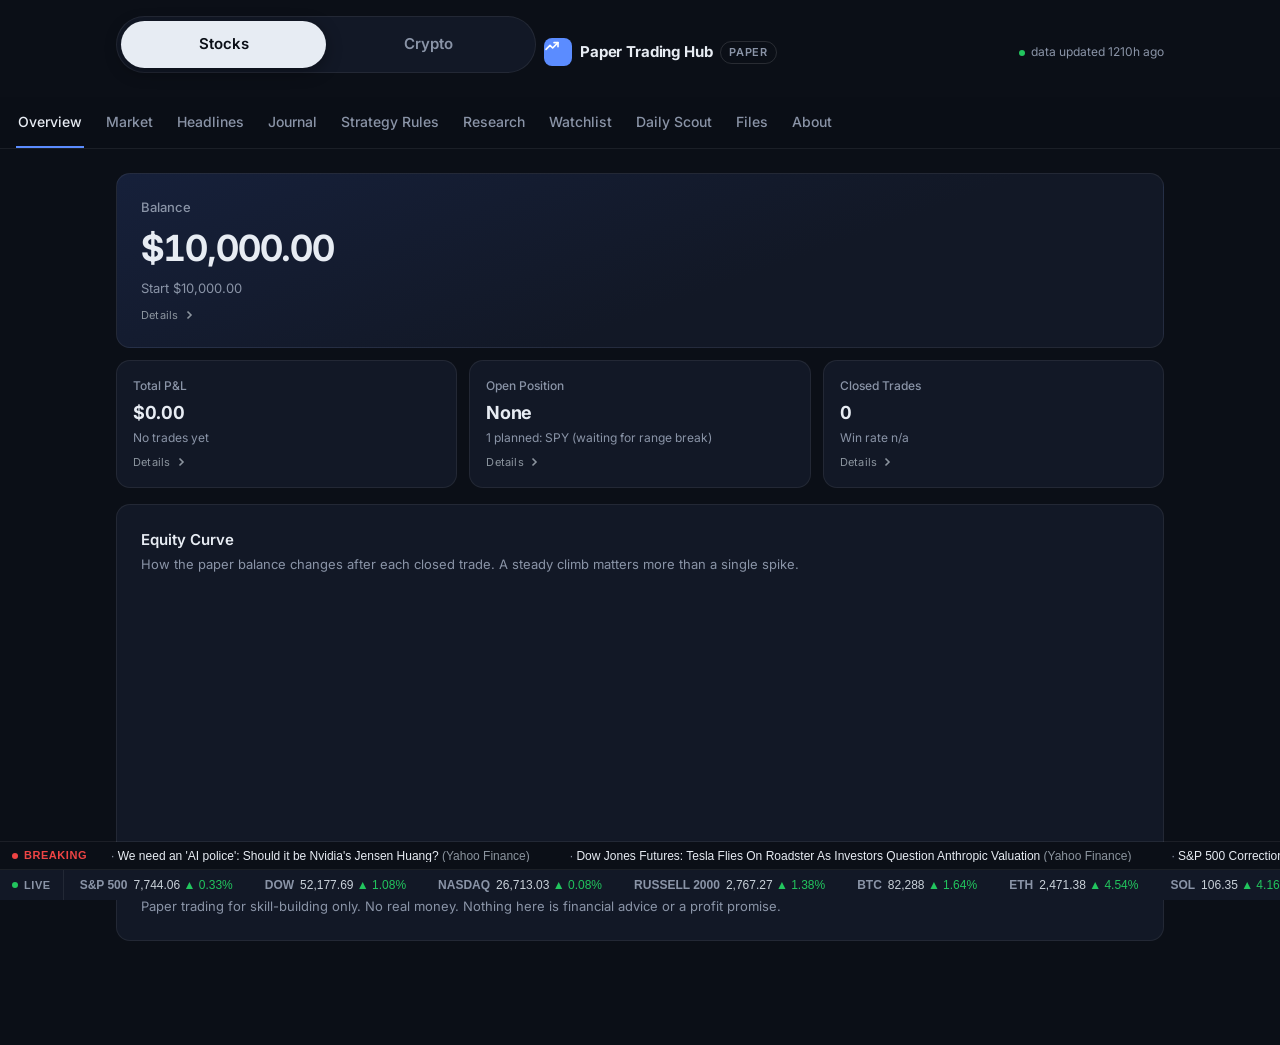
==== commit e65a7f07: "dashboard: count-up animation no longer restores stale HTML defaults over live portfolio values; '—'" ====
--- a/index.html
+++ b/index.html
@@ -18,10 +18,10 @@
 <header><div class="seg"><a href="./" class="on">Stocks</a><a href="./crypto/" class="">Crypto</a></div><span class="logo"><svg viewBox="0 0 24 24" fill="none" stroke="#fff" stroke-width="2.4" stroke-linecap="round" stroke-linejoin="round"><polyline points="3 17 9 11 13 15 21 7"/><polyline points="15 7 21 7 21 13"/></svg></span><h1>Paper Trading Hub</h1><span class="badge">PAPER</span></header>
 <nav><a href="#overview" data-p="overview">Overview</a><a href="#market" data-p="market">Market</a><a href="#headlines" data-p="headlines">Headlines</a><a href="#journal" data-p="journal">Journal</a><a href="#rules" data-p="rules">Strategy Rules</a><a href="#research" data-p="research">Research</a><a href="#watchlist" data-p="watchlist">Watchlist</a><a href="#scout" data-p="scout">Daily Scout</a><a href="#files" data-p="files">Files</a><a href="#about" data-p="about">About</a></nav><main>
 <section class="page" id="pg-overview"><div class="cards">
-<div class="card" data-sheet="balance"><div class="label">Balance</div><div class="val" id="bal"></div><div class="sub">Start $10,000.00</div></div>
-<div class="card" data-sheet="pnl"><div class="label">Total P&amp;L</div><div class="val" id="pnl"></div><div class="sub" id="pnls"></div></div>
-<div class="card" data-sheet="open-trades"><div class="label">Open Position</div><div class="val" id="op"></div><div class="sub" id="ops"></div></div>
-<div class="card" data-sheet="trades"><div class="label">Closed Trades</div><div class="val" id="cnt"></div><div class="sub" id="wr"></div></div></div>
+<div class="card" data-sheet="balance"><div class="label">Balance</div><div class="val" id="bal">—</div><div class="sub" id="bals">—</div></div>
+<div class="card" data-sheet="pnl"><div class="label">Total P&amp;L</div><div class="val" id="pnl">—</div><div class="sub" id="pnls"></div></div>
+<div class="card" data-sheet="open-trades"><div class="label">Open Position</div><div class="val" id="op">—</div><div class="sub" id="ops"></div></div>
+<div class="card" data-sheet="trades"><div class="label">Closed Trades</div><div class="val" id="cnt">—</div><div class="sub" id="wr"></div></div></div>
 <div class="card"><h2>Equity Curve</h2><p class="help">How the paper balance changes after each closed trade. A steady climb matters more than a single spike.</p><div class="chart"><canvas id="eqC"></canvas></div></div>
 <div class="card note">Paper trading for skill-building only. No real money. Nothing here is financial advice or a profit promise.</div></section>
 <section class="page" id="pg-market"><div class="card"><h2>Market Snapshot</h2><p class="help">Latest prices and daily % moves for major indices, futures, ETFs and big-tech stocks. Green is up, red is down.</p><div class="note" id="mAs"></div><div class="chart" style="height:460px"><canvas id="mC"></canvas></div></div>
@@ -197,7 +197,7 @@
 const closed=D.journal.filter(r=>!["PLANNED","CANCELLED",""].includes((r.exit_reason||"").toUpperCase())&&r["pnl_$"]!=="");
 const open=D.journal.filter(r=>(r.exit_reason||"").toUpperCase()==="PLANNED");
 const pnl=closed.reduce((s,r)=>s+(+r["pnl_$"]),0),wins=closed.filter(r=>+r["pnl_$"]>0).length,start=D.state.starting_balance;
-$("bal").textContent=money(start+pnl);$("pnl").textContent=money(pnl);$("pnl").className="val "+cls(pnl);
+$("bal").textContent=money(start+pnl);$("bals").textContent="Start "+money(start);$("pnl").textContent=money(pnl);$("pnl").className="val "+cls(pnl);
 $("pnls").textContent=closed.length?closed.length+" closed":"No trades yet";$("cnt").textContent=closed.length;
 $("wr").textContent="Win rate "+(closed.length?Math.round(wins/closed.length*100)+"%":"n/a");
 $("op").textContent="None";$("ops").textContent=open.length?open.length+" planned: "+open.map(r=>r.ticker).join(", ")+" (waiting for range break)":"Waiting for range break";
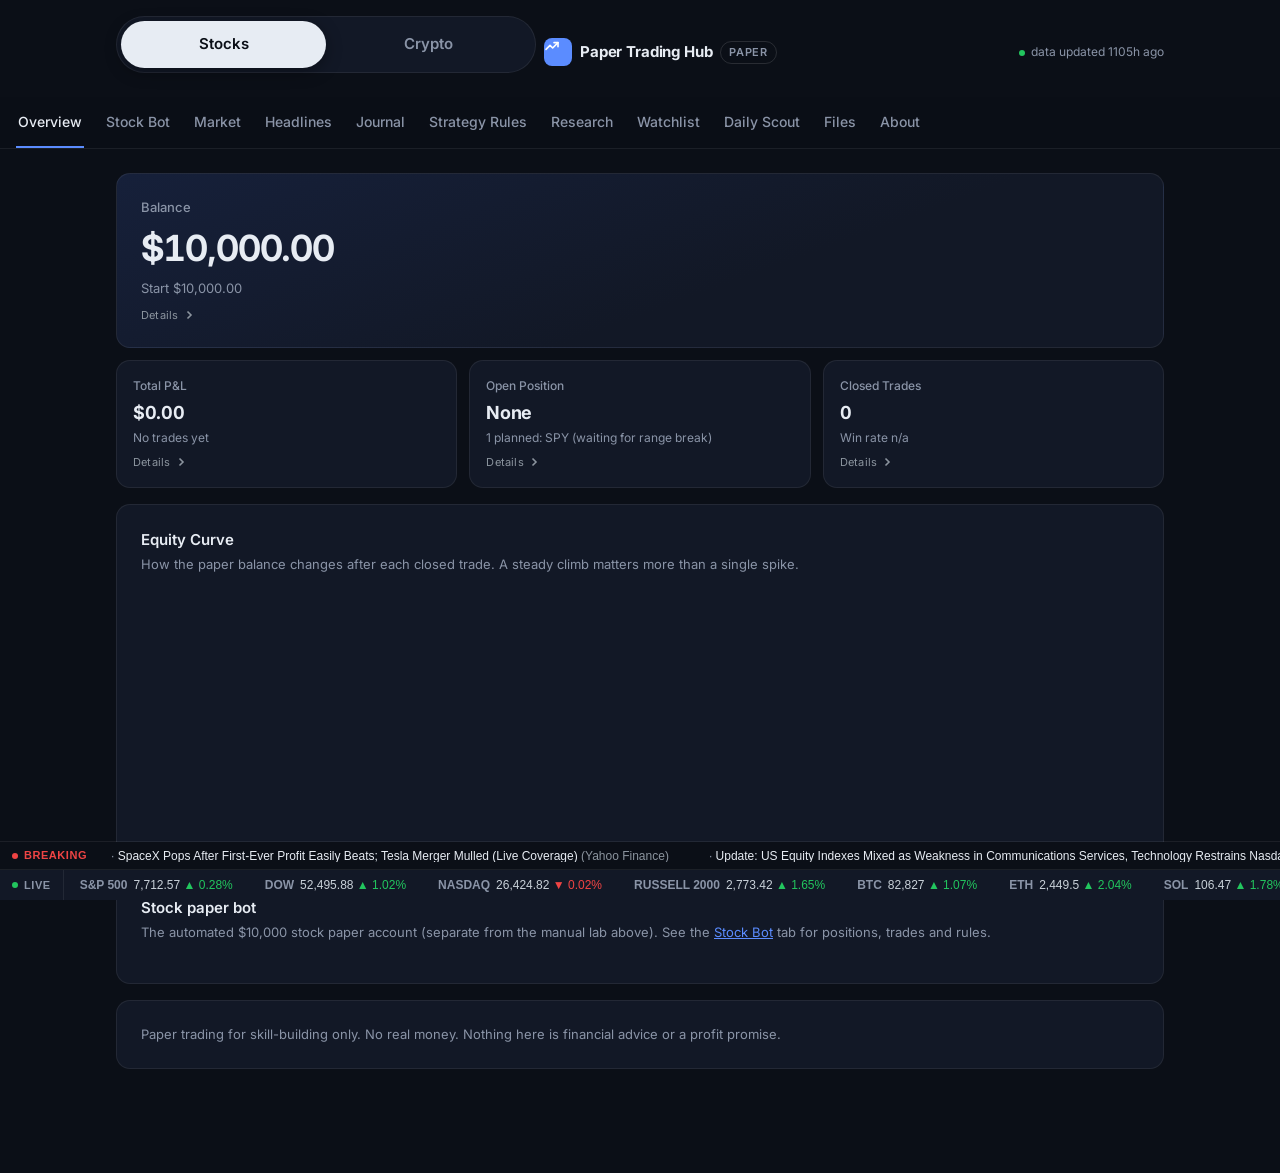
==== commit 3d0c2c6d: "Add PAPER-ONLY stock day-trading bot (ORB15 v1, aggressive paper profile), Stock Bot tab, 5-min cade" ====
--- a/index.html
+++ b/index.html
@@ -16,14 +16,24 @@
 .v-RedFlags{color:#ef4444}.v-PartlyVerified{color:#d29922}.v-Unverifiable{color:#8b949e}.v-Verified{color:#22c55e}.note{color:#8b949e;font-size:.8rem}
 </style><link rel="stylesheet" href="./assets/live.css"><link rel="preconnect" href="https://fonts.googleapis.com"><link href="https://fonts.googleapis.com/css2?family=Inter:wght@400;500;600;700&display=swap" rel="stylesheet"><link rel="stylesheet" href="./assets/theme.css"></head><body>
 <header><div class="seg"><a href="./" class="on">Stocks</a><a href="./crypto/" class="">Crypto</a></div><span class="logo"><svg viewBox="0 0 24 24" fill="none" stroke="#fff" stroke-width="2.4" stroke-linecap="round" stroke-linejoin="round"><polyline points="3 17 9 11 13 15 21 7"/><polyline points="15 7 21 7 21 13"/></svg></span><h1>Paper Trading Hub</h1><span class="badge">PAPER</span></header>
-<nav><a href="#overview" data-p="overview">Overview</a><a href="#market" data-p="market">Market</a><a href="#headlines" data-p="headlines">Headlines</a><a href="#journal" data-p="journal">Journal</a><a href="#rules" data-p="rules">Strategy Rules</a><a href="#research" data-p="research">Research</a><a href="#watchlist" data-p="watchlist">Watchlist</a><a href="#scout" data-p="scout">Daily Scout</a><a href="#files" data-p="files">Files</a><a href="#about" data-p="about">About</a></nav><main>
+<nav><a href="#overview" data-p="overview">Overview</a><a href="#bot" data-p="bot">Stock Bot</a><a href="#market" data-p="market">Market</a><a href="#headlines" data-p="headlines">Headlines</a><a href="#journal" data-p="journal">Journal</a><a href="#rules" data-p="rules">Strategy Rules</a><a href="#research" data-p="research">Research</a><a href="#watchlist" data-p="watchlist">Watchlist</a><a href="#scout" data-p="scout">Daily Scout</a><a href="#files" data-p="files">Files</a><a href="#about" data-p="about">About</a></nav><main>
 <section class="page" id="pg-overview"><div class="cards">
 <div class="card" data-sheet="balance"><div class="label">Balance</div><div class="val" id="bal">—</div><div class="sub" id="bals">—</div></div>
 <div class="card" data-sheet="pnl"><div class="label">Total P&amp;L</div><div class="val" id="pnl">—</div><div class="sub" id="pnls"></div></div>
 <div class="card" data-sheet="open-trades"><div class="label">Open Position</div><div class="val" id="op">—</div><div class="sub" id="ops"></div></div>
 <div class="card" data-sheet="trades"><div class="label">Closed Trades</div><div class="val" id="cnt">—</div><div class="sub" id="wr"></div></div></div>
 <div class="card"><h2>Equity Curve</h2><p class="help">How the paper balance changes after each closed trade. A steady climb matters more than a single spike.</p><div class="chart"><canvas id="eqC"></canvas></div></div>
+<div class="card"><h2>Stock paper bot</h2><p class="help">The automated $10,000 stock paper account (separate from the manual lab above). See the <a href="#bot">Stock Bot</a> tab for positions, trades and rules.</p></div>
 <div class="card note">Paper trading for skill-building only. No real money. Nothing here is financial advice or a profit promise.</div></section>
+<section class="page" id="pg-bot"><div class="card note" id="sbStatus">Loading stock paper bot…</div>
+<div class="cards"><div class="card"><div class="label">Equity</div><div class="val" id="sbEq">—</div><div class="sub" id="sbEqS">Start $10,000.00</div></div>
+<div class="card"><div class="label">Today's P&amp;L</div><div class="val" id="sbDay">—</div><div class="sub" id="sbDayS"></div></div>
+<div class="card"><div class="label">Total P&amp;L</div><div class="val" id="sbTot">—</div><div class="sub" id="sbTotS"></div></div>
+<div class="card"><div class="label">Open positions</div><div class="val" id="sbOpenN">—</div><div class="sub" id="sbOpenS"></div></div></div>
+<div class="card"><h2>Open positions</h2><p class="help">Simulated intraday positions. Everything is closed by 15:55 ET.</p><table><thead><tr><th>Ticker</th><th>Side</th><th>Shares</th><th>Entry</th><th>Stop</th><th>Target (2R)</th><th>Last</th><th>Unrealized</th><th>Opened (UTC)</th><th>Reason</th></tr></thead><tbody id="sbOpen"></tbody></table></div>
+<div class="card"><h2>Closed trades</h2><table><thead><tr><th>Closed (UTC)</th><th>Ticker</th><th>Side</th><th>Shares</th><th>Entry</th><th>Exit</th><th>P&amp;L</th><th>R</th><th>Exit reason</th><th>Data</th></tr></thead><tbody id="sbClosed"></tbody></table></div>
+<div class="card"><h2>Latest prices used</h2><p class="help">Every price the bot saw on its last market-hours run, with source time and delay label. Stale data (&gt;15 min) blocks new trades.</p><table><thead><tr><th>Ticker</th><th>Price</th><th>As of (UTC)</th><th>Delay</th><th>Signal / skip reason</th></tr></thead><tbody id="sbData"></tbody></table></div>
+<div class="card md"><h2>Stock bot rules (paper only)</h2><p class="help">Display only. The bot is <code>rules/stock_bot.py</code>; it runs every 5 min in GitHub Actions right after the crypto bot and writes <code>data/stock_portfolio.json</code> and <code>data/stock_journal.csv</code>. No broker, no API keys, no real money.</p><ul id="sbRules"></ul></div></section>
 <section class="page" id="pg-market"><div class="card"><h2>Market Snapshot</h2><p class="help">Latest prices and daily % moves for major indices, futures, ETFs and big-tech stocks. Green is up, red is down.</p><div class="note" id="mAs"></div><div class="chart" style="height:460px"><canvas id="mC"></canvas></div></div>
 <div class="card"><h2>Prices</h2><p class="help">Each card shows the latest price, the daily move and a 5-day trend line. Data refreshes about every 15 minutes.</p><div class="qgrid" id="mGrid"></div><table style="display:none"><tbody id="mT"></tbody></table><p class="note">Sources: Yahoo Finance chart API (stocks, indices, futures) and the CoinGecko simple/price API (crypto).</p></div></section>
 <section class="page" id="pg-headlines"><div class="card"><h2>Headlines</h2><p class="help">Market news from the last day, auto-refreshed from RSS feeds. Tap a headline to read the original source.</p><ul id="hl" class="md"></ul></div></section>
@@ -246,4 +256,28 @@
  if(k==="pnl")return tot([["Total",sg(real),cls(real)],["Realized",sg(real),cls(real)],["Closed",C.length]])+'<div class="sh-sec">Risk limits</div>'+row("Max risk per trade","$100 (1%)")+row("Trades logged",J.length);
  if(k==="trades")return tot([["Closed",C.length],["Wins",w],["Win rate",C.length?Math.round(w/C.length*100)+"%":"n/a"]])+(C.length?C.slice().reverse().map(r=>card(r,`<div class="pl ${cls(+r["pnl_$"])}">${sg(+r["pnl_$"])}<div class="n">${esc(r.R_multiple)}R</div></div>`)).join(""):empty("No closed trades yet","The win rate starts counting after the first stock trade closes."));}};})();
 </script><script src="./assets/sheet.js"></script>
-<script src="./assets/live.js" data-base="./"></script><script src="./assets/ds.js"></script></body></html>+<script>
+(function(){const $=i=>document.getElementById(i),esc=s=>String(s??"").replace(/[&<>"]/g,c=>({"&":"&amp;","<":"&lt;",">":"&gt;",'"':"&quot;"}[c]));
+const m=n=>n==null?"—":(n<0?"-$":"$")+Math.abs(n).toLocaleString("en-US",{minimumFractionDigits:2,maximumFractionDigits:2}),sg=n=>n==null?"—":(n>0?"+":"")+m(n),c=n=>n>0?"pos":n<0?"neg":"";
+async function load(){try{const p=await (await fetch("data/stock_portfolio.json?t="+Date.now(),{cache:"no-store"})).json(),st=p.status||{},R=p.rules||{};
+ const eq=p.equity??p.cash,tot=eq-p.start,day=st.day_pnl??((p.day&&p.day.realized)||0);
+ $("sbStatus").innerHTML=`<b>${esc(st.state==="market_open"?"Market open":"Market closed")}</b> · ${esc(st.message)} · checked ${esc(st.checked_at)} (${esc(st.ny_time)}) · ${esc(p.version)}`;
+ $("sbEq").textContent=m(eq);$("sbEqS").textContent="Start "+m(p.start)+" · cash "+m(p.cash);
+ $("sbDay").textContent=sg(day);$("sbDay").className="val "+c(day);$("sbDayS").textContent=(p.day?`${p.day.date}: ${p.day.entries||0} entries, ${p.day.losses||0} losses`:"");
+ $("sbTot").textContent=sg(tot);$("sbTot").className="val "+c(tot);const w=p.closed.filter(t=>t.pnl>0).length;$("sbTotS").textContent=p.closed.length?`${p.closed.length} closed · win rate ${Math.round(w/p.closed.length*100)}%`:"No closed trades yet";
+ $("sbOpenN").textContent=p.open.length;$("sbOpenS").textContent=p.open.map(x=>x.sym+" "+x.side).join(", ")||"Flat";
+ $("sbOpen").innerHTML=p.open.length?p.open.map(x=>{const u=((x.last??x.entry)-x.entry)*x.qty*(x.side==="long"?1:-1);return `<tr><td>${esc(x.sym)}</td><td>${esc(x.side)}</td><td>${x.qty}</td><td>${x.entry.toFixed(2)}</td><td>${x.stop.toFixed(2)}</td><td>${x.target.toFixed(2)}</td><td>${(x.last??x.entry).toFixed(2)}</td><td class="${c(u)}">${sg(u)}</td><td class="note">${esc(x.opened)}</td><td class="note">${esc(x.reason)}<br>${esc((x.entry_data||{}).source)} @ ${esc((x.entry_data||{}).as_of)} (${esc((x.entry_data||{}).delay)})</td></tr>`}).join(""):'<tr><td colspan="10" class="empty">No open stock positions.</td></tr>';
+ $("sbClosed").innerHTML=p.closed.length?p.closed.slice().reverse().map(t=>`<tr><td class="note">${esc(t.closed)}</td><td>${esc(t.sym)}</td><td>${esc(t.side)}</td><td>${t.qty0}</td><td>${t.entry}</td><td>${t.exit}</td><td class="${c(t.pnl)}">${sg(t.pnl)}</td><td>${t.R??""}</td><td>${esc(t.exit_reason)}</td><td class="note">${esc(t.entry_reason)}<br>entry data ${esc((t.entry_data||{}).as_of)} · exit data ${esc((t.exit_data||{}).as_of)} (${esc((t.exit_data||{}).delay)})</td></tr>`).join(""):'<tr><td colspan="10" class="empty">No closed stock trades yet.</td></tr>';
+ const D=st.data||{},S=st.signals||{};const ks=Object.keys(D);
+ $("sbData").innerHTML=ks.length?ks.map(k=>`<tr><td>${esc(k)}</td><td>${D[k].price??"n/a"}</td><td class="note">${esc(D[k].as_of)}</td><td class="${D[k].stale?"neg":""}">${esc(D[k].delay)}${D[k].stale?" (STALE)":""}</td><td class="note">${esc(S[k]||"")}</td></tr>`).join(""):'<tr><td colspan="5" class="empty">No market-hours run yet. Prices appear after the next NYSE session opens (9:30 ET).</td></tr>';
+ const pct=x=>(x*100).toFixed(0)+"%";
+ $("sbRules").innerHTML=[`Profile: ${esc(R.profile)}. Simulated fills only.`,`Universe: ${esc((R.universe||[]).join(", "))} (long and simulated short).`,
+  `Strategy ${esc(R.strategy)}: 15-min opening range (9:30-9:45 ET). Enter when a closed 5m bar closes beyond the range AND on the same side of session VWAP and the prior close. Stop = tighter of the other side of the range or 1x ATR(14, 5m). Half off at 1R, stop to breakeven, rest trails 1x ATR, exits at 2R. One entry per ticker per side per day; no chasing more than 1R past the range.`,
+  `Session: ${esc(R.session)}. Weekends and NYSE holidays skipped.`,
+  `Risk: ${pct(R.risk_per_trade||0)} of equity per trade (half after ${R.half_size_after_losses} losses, stop after ${R.stop_after_losses}); max open risk ${pct(R.open_risk_max||0)}; daily stop -${m(R.daily_stop)} (flattens); no new trades at +${m(R.profit_lock)}; max ${R.max_open} open, ${R.max_entries_day} entries/day.`,
+  `Size caps: each position ≤ ${R.position_notional_max}x equity notional, all positions ≤ ${R.total_notional_max}x equity. These caps often bind on tight stops, so real risk per trade is usually below 2%.`,
+  `Costs: ${R.slippage_bps} bps slippage per fill, $${R.commission} commission. No borrow fee is modeled for shorts.`,
+  `Data: ${esc(R.data_source)}. Stale after ${Math.round((R.stale_after_sec||0)/60)} min = no trade. Yahoo does not report a delay for these US listings; each price is labeled by its measured lag.`].map(x=>`<li>${x}</li>`).join("");
+}catch(e){$("sbStatus").textContent="Stock bot data not available yet ("+e+")";}}
+load();setInterval(load,60000);})();
+</script><script src="./assets/live.js" data-base="./"></script><script src="./assets/ds.js"></script></body></html>
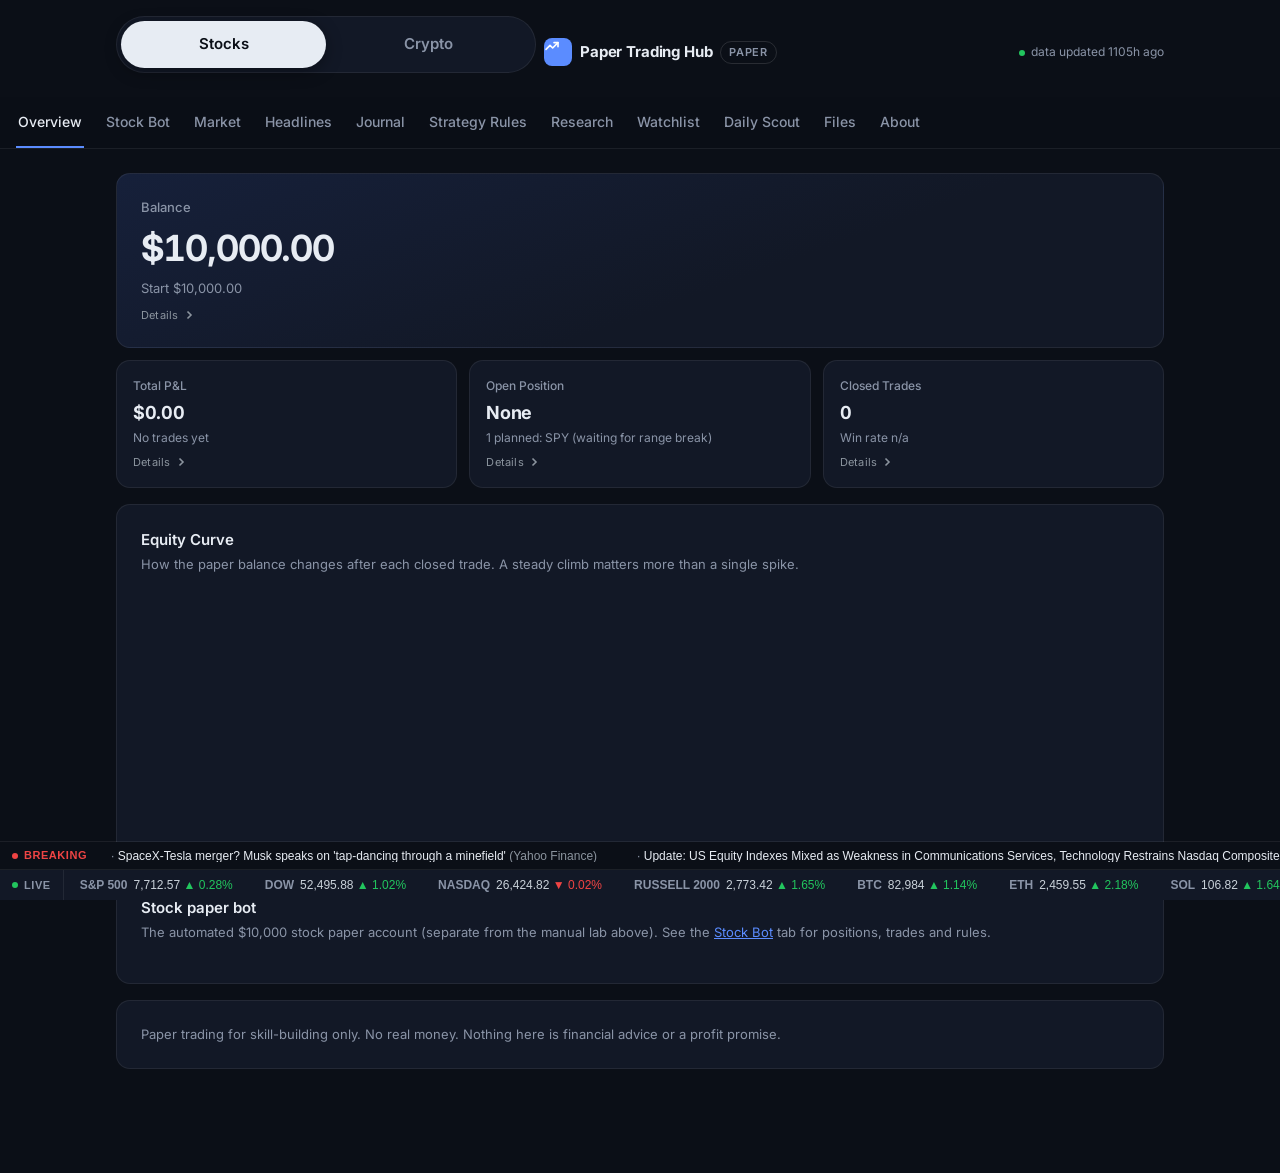
==== commit 295d870f: "Stock paper bot v2: add tjr_exact and liquidity_reversal strategies (SPY/QQQ), per-strategy caps/sta" ====
--- a/index.html
+++ b/index.html
@@ -30,9 +30,11 @@
 <div class="card"><div class="label">Today's P&amp;L</div><div class="val" id="sbDay">—</div><div class="sub" id="sbDayS"></div></div>
 <div class="card"><div class="label">Total P&amp;L</div><div class="val" id="sbTot">—</div><div class="sub" id="sbTotS"></div></div>
 <div class="card"><div class="label">Open positions</div><div class="val" id="sbOpenN">—</div><div class="sub" id="sbOpenS"></div></div></div>
-<div class="card"><h2>Open positions</h2><p class="help">Simulated intraday positions. Everything is closed by 15:55 ET.</p><table><thead><tr><th>Ticker</th><th>Side</th><th>Shares</th><th>Entry</th><th>Stop</th><th>Target (2R)</th><th>Last</th><th>Unrealized</th><th>Opened (UTC)</th><th>Reason</th></tr></thead><tbody id="sbOpen"></tbody></table></div>
-<div class="card"><h2>Closed trades</h2><table><thead><tr><th>Closed (UTC)</th><th>Ticker</th><th>Side</th><th>Shares</th><th>Entry</th><th>Exit</th><th>P&amp;L</th><th>R</th><th>Exit reason</th><th>Data</th></tr></thead><tbody id="sbClosed"></tbody></table></div>
+<div class="card"><h2>Per-strategy results</h2><p class="help">Each trade is tagged with the strategy that opened it. Judge a strategy only after 20+ trades.</p><table><thead><tr><th>Strategy</th><th>Trades</th><th>Win rate</th><th>Avg R</th><th>Profit factor</th><th>P&amp;L</th><th>Today (entries / losses)</th></tr></thead><tbody id="sbStrat"></tbody></table><p class="note" id="sbBT"></p></div>
+<div class="card"><h2>Open positions</h2><p class="help">Simulated intraday positions. ORB closes by 15:55 ET; TJR and liquidity reversal by 11:30 ET.</p><table><thead><tr><th>Strategy</th><th>Ticker</th><th>Side</th><th>Shares</th><th>Entry</th><th>Stop</th><th>TP1 / Target</th><th>Last</th><th>Unrealized</th><th>Opened (UTC)</th><th>Reason</th></tr></thead><tbody id="sbOpen"></tbody></table></div>
+<div class="card"><h2>Closed trades</h2><table><thead><tr><th>Closed (UTC)</th><th>Strategy</th><th>Ticker</th><th>Side</th><th>Shares</th><th>Entry</th><th>Exit</th><th>P&amp;L</th><th>R</th><th>Exit reason</th><th>Data</th></tr></thead><tbody id="sbClosed"></tbody></table></div>
 <div class="card"><h2>Latest prices used</h2><p class="help">Every price the bot saw on its last market-hours run, with source time and delay label. Stale data (&gt;15 min) blocks new trades.</p><table><thead><tr><th>Ticker</th><th>Price</th><th>As of (UTC)</th><th>Delay</th><th>Signal / skip reason</th></tr></thead><tbody id="sbData"></tbody></table></div>
+<div class="card"><h2>Signal log (latest 40)</h2><p class="help">Every strategy signal, including the ones skipped and why (from <code>data/stock_signals.csv</code>).</p><table><thead><tr><th>Time (UTC)</th><th>Strategy</th><th>Ticker</th><th>Event</th><th>Reason</th></tr></thead><tbody id="sbSig"></tbody></table></div>
 <div class="card md"><h2>Stock bot rules (paper only)</h2><p class="help">Display only. The bot is <code>rules/stock_bot.py</code>; it runs every 5 min in GitHub Actions right after the crypto bot and writes <code>data/stock_portfolio.json</code> and <code>data/stock_journal.csv</code>. No broker, no API keys, no real money.</p><ul id="sbRules"></ul></div></section>
 <section class="page" id="pg-market"><div class="card"><h2>Market Snapshot</h2><p class="help">Latest prices and daily % moves for major indices, futures, ETFs and big-tech stocks. Green is up, red is down.</p><div class="note" id="mAs"></div><div class="chart" style="height:460px"><canvas id="mC"></canvas></div></div>
 <div class="card"><h2>Prices</h2><p class="help">Each card shows the latest price, the daily move and a 5-day trend line. Data refreshes about every 15 minutes.</p><div class="qgrid" id="mGrid"></div><table style="display:none"><tbody id="mT"></tbody></table><p class="note">Sources: Yahoo Finance chart API (stocks, indices, futures) and the CoinGecko simple/price API (crypto).</p></div></section>
@@ -266,13 +268,23 @@
  $("sbDay").textContent=sg(day);$("sbDay").className="val "+c(day);$("sbDayS").textContent=(p.day?`${p.day.date}: ${p.day.entries||0} entries, ${p.day.losses||0} losses`:"");
  $("sbTot").textContent=sg(tot);$("sbTot").className="val "+c(tot);const w=p.closed.filter(t=>t.pnl>0).length;$("sbTotS").textContent=p.closed.length?`${p.closed.length} closed · win rate ${Math.round(w/p.closed.length*100)}%`:"No closed trades yet";
  $("sbOpenN").textContent=p.open.length;$("sbOpenS").textContent=p.open.map(x=>x.sym+" "+x.side).join(", ")||"Flat";
- $("sbOpen").innerHTML=p.open.length?p.open.map(x=>{const u=((x.last??x.entry)-x.entry)*x.qty*(x.side==="long"?1:-1);return `<tr><td>${esc(x.sym)}</td><td>${esc(x.side)}</td><td>${x.qty}</td><td>${x.entry.toFixed(2)}</td><td>${x.stop.toFixed(2)}</td><td>${x.target.toFixed(2)}</td><td>${(x.last??x.entry).toFixed(2)}</td><td class="${c(u)}">${sg(u)}</td><td class="note">${esc(x.opened)}</td><td class="note">${esc(x.reason)}<br>${esc((x.entry_data||{}).source)} @ ${esc((x.entry_data||{}).as_of)} (${esc((x.entry_data||{}).delay)})</td></tr>`}).join(""):'<tr><td colspan="10" class="empty">No open stock positions.</td></tr>';
- $("sbClosed").innerHTML=p.closed.length?p.closed.slice().reverse().map(t=>`<tr><td class="note">${esc(t.closed)}</td><td>${esc(t.sym)}</td><td>${esc(t.side)}</td><td>${t.qty0}</td><td>${t.entry}</td><td>${t.exit}</td><td class="${c(t.pnl)}">${sg(t.pnl)}</td><td>${t.R??""}</td><td>${esc(t.exit_reason)}</td><td class="note">${esc(t.entry_reason)}<br>entry data ${esc((t.entry_data||{}).as_of)} · exit data ${esc((t.exit_data||{}).as_of)} (${esc((t.exit_data||{}).delay)})</td></tr>`).join(""):'<tr><td colspan="10" class="empty">No closed stock trades yet.</td></tr>';
+ $("sbOpen").innerHTML=p.open.length?p.open.map(x=>{const u=((x.last??x.entry)-x.entry)*x.qty*(x.side==="long"?1:-1);return `<tr><td>${esc(x.strategy||"orb15_v1")}</td><td>${esc(x.sym)}</td><td>${esc(x.side)}</td><td>${x.qty}</td><td>${x.entry.toFixed(2)}</td><td>${x.stop.toFixed(2)}</td><td>${x.tp1!=null?"TP1 "+x.tp1.toFixed(2)+" / ":""}${x.target!=null?x.target.toFixed(2):"trail / time exit"}</td><td>${(x.last??x.entry).toFixed(2)}</td><td class="${c(u)}">${sg(u)}</td><td class="note">${esc(x.opened)}</td><td class="note">${esc(x.reason)}<br>${esc((x.entry_data||{}).source)} @ ${esc((x.entry_data||{}).as_of)} (${esc((x.entry_data||{}).delay)})</td></tr>`}).join(""):'<tr><td colspan="11" class="empty">No open stock positions.</td></tr>';
+ $("sbClosed").innerHTML=p.closed.length?p.closed.slice().reverse().map(t=>`<tr><td class="note">${esc(t.closed)}</td><td>${esc(t.strategy||"orb15_v1")}</td><td>${esc(t.sym)}</td><td>${esc(t.side)}</td><td>${t.qty0}</td><td>${t.entry}</td><td>${t.exit}</td><td class="${c(t.pnl)}">${sg(t.pnl)}</td><td>${t.R??""}</td><td>${esc(t.exit_reason)}</td><td class="note">${esc(t.entry_reason)}<br>entry data ${esc((t.entry_data||{}).as_of)} · exit data ${esc((t.exit_data||{}).as_of)} (${esc((t.exit_data||{}).delay)})</td></tr>`).join(""):'<tr><td colspan="11" class="empty">No closed stock trades yet.</td></tr>';
+ const SN={"orb15_v1":"ORB 15-min breakout","tjr_exact":"TJR exact","liquidity_reversal":"Liquidity reversal (ours)"},ST=p.stats||{},DS=(p.day&&p.day.strat)||{};
+ $("sbStrat").innerHTML=(R.strategies||Object.keys(SN)).map(k=>{const o=ST[k]||{},t=DS[k]||{};return `<tr><td>${esc(SN[k]||k)} <span class="note">${esc(k)}</span></td><td>${o.trades||0}</td><td>${o.trades?Math.round(o.win_rate*100)+"%":"n/a"}</td><td>${o.trades?o.avg_R:"n/a"}</td><td>${o.profit_factor??"n/a"}</td><td class="${c(o.pnl||0)}">${sg(o.pnl||0)}</td><td>${t.entries||0} / ${t.losses||0}</td></tr>`}).join("");
+ $("sbBT").textContent="Backtest 2026-07-29 to 2026-10-20 (59 sessions, SPY/QQQ 5m, live code replayed, untuned): ORB 100 trades, 38% wins, avg -0.36R, PF 0.54, max DD 6.0%. TJR exact 0 trades (alignment gate never passed with an entry in 09:50-10:10; also 0 on 7 days of real 1m bars). Liquidity reversal 2 trades, 0 wins, -1.09R avg. No strategy has shown an edge yet.";
+ try{const tx=await (await fetch("data/stock_signals.csv?t="+Date.now(),{cache:"no-store"})).text();const L=tx.trim().split("\n").slice(1).slice(-40).reverse();
+  const pr=l=>{const o=[];let q=false,cur="";for(const ch of l){if(ch==='"'){q=!q;continue}if(ch===","&&!q){o.push(cur);cur="";continue}cur+=ch}o.push(cur);return o};
+  $("sbSig").innerHTML=L.length&&L[0]?L.map(l=>{const r=pr(l);return `<tr><td class="note">${esc(r[0])}</td><td>${esc(r[1])}</td><td>${esc(r[2])}</td><td class="${r[3]==="ENTER"?"pos":""}">${esc(r[3])}</td><td class="note">${esc(r[5])}</td></tr>`}).join(""):'<tr><td colspan="5" class="empty">No signals yet.</td></tr>';}
+ catch(e){$("sbSig").innerHTML='<tr><td colspan="5" class="empty">No signals logged yet. They appear after the next NYSE session (9:30-10:30 ET for TJR / liquidity reversal).</td></tr>';}
  const D=st.data||{},S=st.signals||{};const ks=Object.keys(D);
  $("sbData").innerHTML=ks.length?ks.map(k=>`<tr><td>${esc(k)}</td><td>${D[k].price??"n/a"}</td><td class="note">${esc(D[k].as_of)}</td><td class="${D[k].stale?"neg":""}">${esc(D[k].delay)}${D[k].stale?" (STALE)":""}</td><td class="note">${esc(S[k]||"")}</td></tr>`).join(""):'<tr><td colspan="5" class="empty">No market-hours run yet. Prices appear after the next NYSE session opens (9:30 ET).</td></tr>';
  const pct=x=>(x*100).toFixed(0)+"%";
  $("sbRules").innerHTML=[`Profile: ${esc(R.profile)}. Simulated fills only.`,`Universe: ${esc((R.universe||[]).join(", "))} (long and simulated short).`,
-  `Strategy ${esc(R.strategy)}: 15-min opening range (9:30-9:45 ET). Enter when a closed 5m bar closes beyond the range AND on the same side of session VWAP and the prior close. Stop = tighter of the other side of the range or 1x ATR(14, 5m). Half off at 1R, stop to breakeven, rest trails 1x ATR, exits at 2R. One entry per ticker per side per day; no chasing more than 1R past the range.`,
+  `<b>Strategies, in priority order:</b> ${esc((R.strategies||[]).join(" → "))}. ${esc(R.conflict_rule||"")}. Per-strategy caps: ORB 4 entries/day; TJR exact 1/day, done after a loss; liquidity reversal 2/day, done after a loss. All share the account risk limits below.`,
+  `<b>TJR exact</b> (SPY/QQQ, faithful to his 2026 four-step model): (1) 09:30-09:50 either index sweeps an unswept draw (prior-day high/low, overnight pre/post high/low, 1h/4h highs/lows); (2) by 10:10 a 5m break of structure or inverse FVG close on the traded index; (3) both SPY and QQQ last 5m structure break in the trade direction; (4) a 1m retrace (1m break against, or 50% of the leg); (5) entry on the next 1m break with the trend, 09:50-10:10, nothing after 10:30. Stop beyond the 2nd most recent 1m swing (capped at the sweep extreme). Half off at the nearest untaken liquidity at least 1.5R away, then breakeven; rest at the next liquidity level; flat 11:30. Our only addition: skip if the stop is under 3x round-trip cost.`,
+  `<b>Liquidity reversal</b> (ours, TJR-inspired, 5m only): a 5m bar 09:30-10:30 sweeps prior-day or overnight high/low, closes back inside within 2 bars, SPY and QQQ candles agree, then a pullback of at least 38.2% followed by a close in the trade direction (never the first candle). Stop just beyond the sweep extreme (skip if under 3x round-trip cost). Half off at a nearby opposing level 1-1.5R away, else 1.5R; breakeven; trail 1x ATR; flat 11:30.`,
+  `<b>ORB</b> ${esc("orb15_v1")}: 15-min opening range (9:30-9:45 ET). Enter when a closed 5m bar closes beyond the range AND on the same side of session VWAP and the prior close. Stop = tighter of the other side of the range or 1x ATR(14, 5m). Half off at 1R, stop to breakeven, rest trails 1x ATR, exits at 2R. One entry per ticker per side per day; no chasing more than 1R past the range.`,
   `Session: ${esc(R.session)}. Weekends and NYSE holidays skipped.`,
   `Risk: ${pct(R.risk_per_trade||0)} of equity per trade (half after ${R.half_size_after_losses} losses, stop after ${R.stop_after_losses}); max open risk ${pct(R.open_risk_max||0)}; daily stop -${m(R.daily_stop)} (flattens); no new trades at +${m(R.profit_lock)}; max ${R.max_open} open, ${R.max_entries_day} entries/day.`,
   `Size caps: each position ≤ ${R.position_notional_max}x equity notional, all positions ≤ ${R.total_notional_max}x equity. These caps often bind on tight stops, so real risk per trade is usually below 2%.`,
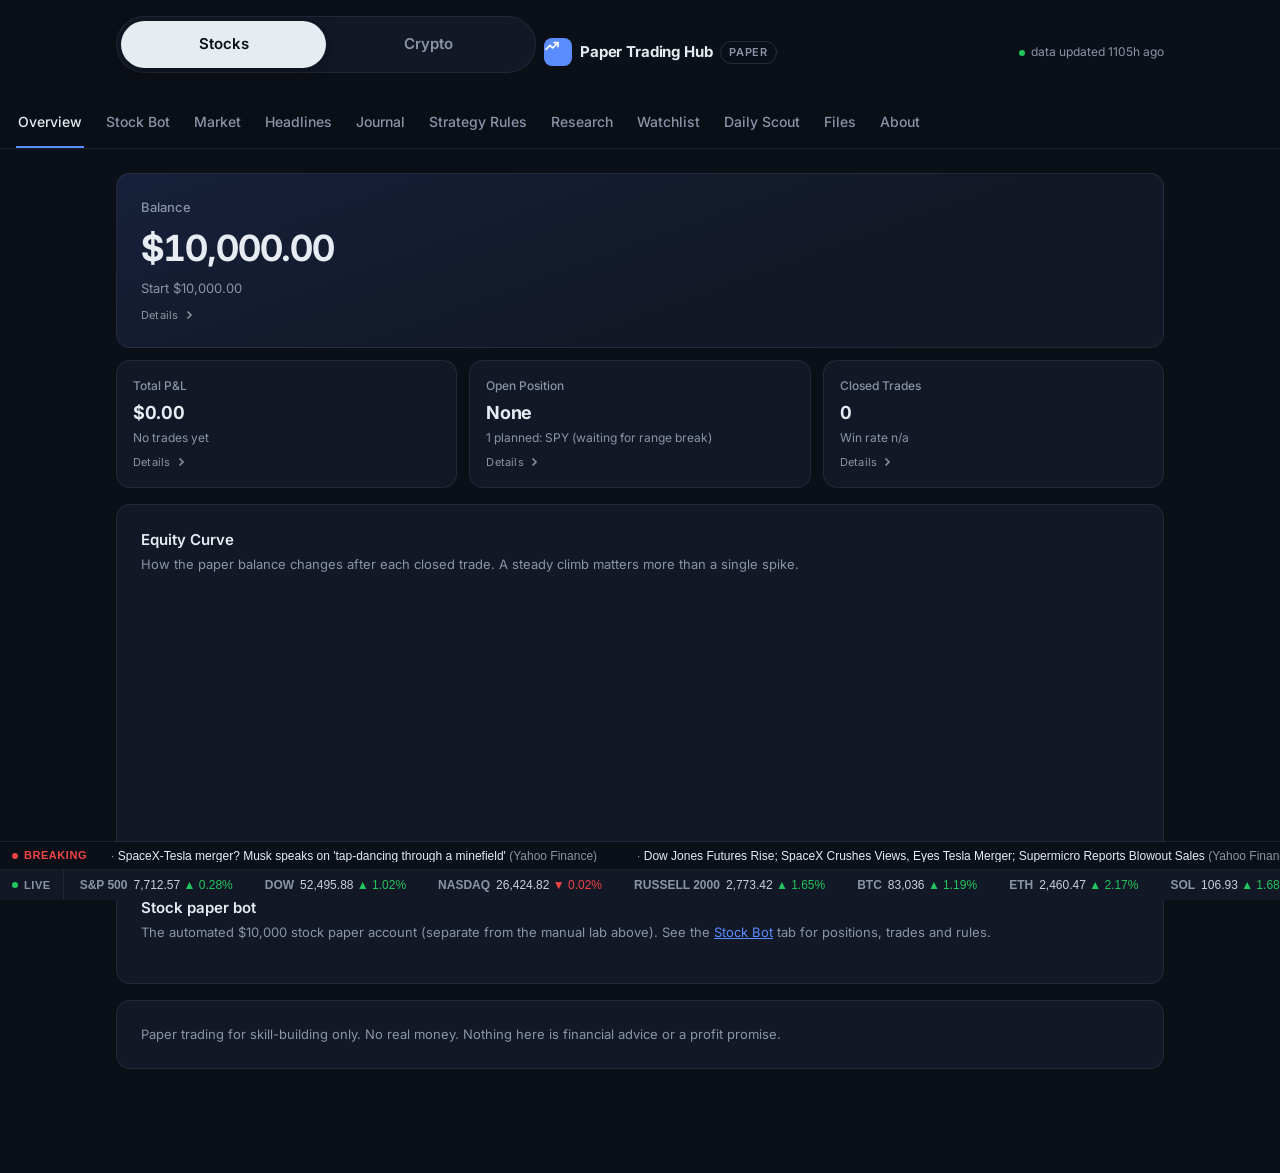
==== commit 3460b908: "Stock paper bot: day-trade margin 4x per position / 4x total (Joey 2026-10-20 22:15Z, paper only); t" ====
--- a/index.html
+++ b/index.html
@@ -272,7 +272,7 @@
  $("sbClosed").innerHTML=p.closed.length?p.closed.slice().reverse().map(t=>`<tr><td class="note">${esc(t.closed)}</td><td>${esc(t.strategy||"orb15_v1")}</td><td>${esc(t.sym)}</td><td>${esc(t.side)}</td><td>${t.qty0}</td><td>${t.entry}</td><td>${t.exit}</td><td class="${c(t.pnl)}">${sg(t.pnl)}</td><td>${t.R??""}</td><td>${esc(t.exit_reason)}</td><td class="note">${esc(t.entry_reason)}<br>entry data ${esc((t.entry_data||{}).as_of)} · exit data ${esc((t.exit_data||{}).as_of)} (${esc((t.exit_data||{}).delay)})</td></tr>`).join(""):'<tr><td colspan="11" class="empty">No closed stock trades yet.</td></tr>';
  const SN={"orb15_v1":"ORB 15-min breakout","tjr_exact":"TJR exact","liquidity_reversal":"Liquidity reversal (ours)"},ST=p.stats||{},DS=(p.day&&p.day.strat)||{};
  $("sbStrat").innerHTML=(R.strategies||Object.keys(SN)).map(k=>{const o=ST[k]||{},t=DS[k]||{};return `<tr><td>${esc(SN[k]||k)} <span class="note">${esc(k)}</span></td><td>${o.trades||0}</td><td>${o.trades?Math.round(o.win_rate*100)+"%":"n/a"}</td><td>${o.trades?o.avg_R:"n/a"}</td><td>${o.profit_factor??"n/a"}</td><td class="${c(o.pnl||0)}">${sg(o.pnl||0)}</td><td>${t.entries||0} / ${t.losses||0}</td></tr>`}).join("");
- $("sbBT").textContent="Backtest 2026-07-29 to 2026-10-20 (59 sessions, SPY/QQQ 5m, live code replayed, untuned): ORB 100 trades, 38% wins, avg -0.36R, PF 0.54, max DD 6.0%. TJR exact 0 trades (alignment gate never passed with an entry in 09:50-10:10; also 0 on 7 days of real 1m bars). Liquidity reversal 2 trades, 0 wins, -1.09R avg. No strategy has shown an edge yet.";
+ $("sbBT").textContent="Backtest 2026-07-29 to 2026-10-20 (59 sessions, SPY/QQQ 5m, live code replayed, untuned), with 4x day-trade margin: ORB 93 trades, 39% wins, avg -0.31R, PF 0.52, -$1,627, max DD 17.8% (was -$474 / 6.0% at the old 1x/2x caps). Liquidity reversal 2 trades, both losses, -$197. TJR exact 0 trades. Real risk per trade rose from ~0.15% to ~0.5% (ORB) and ~0.2% to ~0.9% (LR). No strategy has shown an edge yet.";
  try{const tx=await (await fetch("data/stock_signals.csv?t="+Date.now(),{cache:"no-store"})).text();const L=tx.trim().split("\n").slice(1).slice(-40).reverse();
   const pr=l=>{const o=[];let q=false,cur="";for(const ch of l){if(ch==='"'){q=!q;continue}if(ch===","&&!q){o.push(cur);cur="";continue}cur+=ch}o.push(cur);return o};
   $("sbSig").innerHTML=L.length&&L[0]?L.map(l=>{const r=pr(l);return `<tr><td class="note">${esc(r[0])}</td><td>${esc(r[1])}</td><td>${esc(r[2])}</td><td class="${r[3]==="ENTER"?"pos":""}">${esc(r[3])}</td><td class="note">${esc(r[5])}</td></tr>`}).join(""):'<tr><td colspan="5" class="empty">No signals yet.</td></tr>';}
@@ -287,7 +287,7 @@
   `<b>ORB</b> ${esc("orb15_v1")}: 15-min opening range (9:30-9:45 ET). Enter when a closed 5m bar closes beyond the range AND on the same side of session VWAP and the prior close. Stop = tighter of the other side of the range or 1x ATR(14, 5m). Half off at 1R, stop to breakeven, rest trails 1x ATR, exits at 2R. One entry per ticker per side per day; no chasing more than 1R past the range.`,
   `Session: ${esc(R.session)}. Weekends and NYSE holidays skipped.`,
   `Risk: ${pct(R.risk_per_trade||0)} of equity per trade (half after ${R.half_size_after_losses} losses, stop after ${R.stop_after_losses}); max open risk ${pct(R.open_risk_max||0)}; daily stop -${m(R.daily_stop)} (flattens); no new trades at +${m(R.profit_lock)}; max ${R.max_open} open, ${R.max_entries_day} entries/day.`,
-  `Size caps: each position ≤ ${R.position_notional_max}x equity notional, all positions ≤ ${R.total_notional_max}x equity. These caps often bind on tight stops, so real risk per trade is usually below 2%.`,
+  `Size caps: each position ≤ ${R.position_notional_max}x equity notional, all positions ≤ ${R.total_notional_max}x equity. Day-trade margin approved by Joey 2026-10-20 22:15Z (paper only, under 1-week evaluation; was 1x / 2x). Everything is flat by 15:55, so no overnight margin, and no margin interest is simulated. On SPY/QQQ stops are so tight that the 4x cap still binds, so real risk is usually about 0.5-1% per trade, not 2%.`,
   `Costs: ${R.slippage_bps} bps slippage per fill, $${R.commission} commission. No borrow fee is modeled for shorts.`,
   `Data: ${esc(R.data_source)}. Stale after ${Math.round((R.stale_after_sec||0)/60)} min = no trade. Yahoo does not report a delay for these US listings; each price is labeled by its measured lag.`].map(x=>`<li>${x}</li>`).join("");
 }catch(e){$("sbStatus").textContent="Stock bot data not available yet ("+e+")";}}
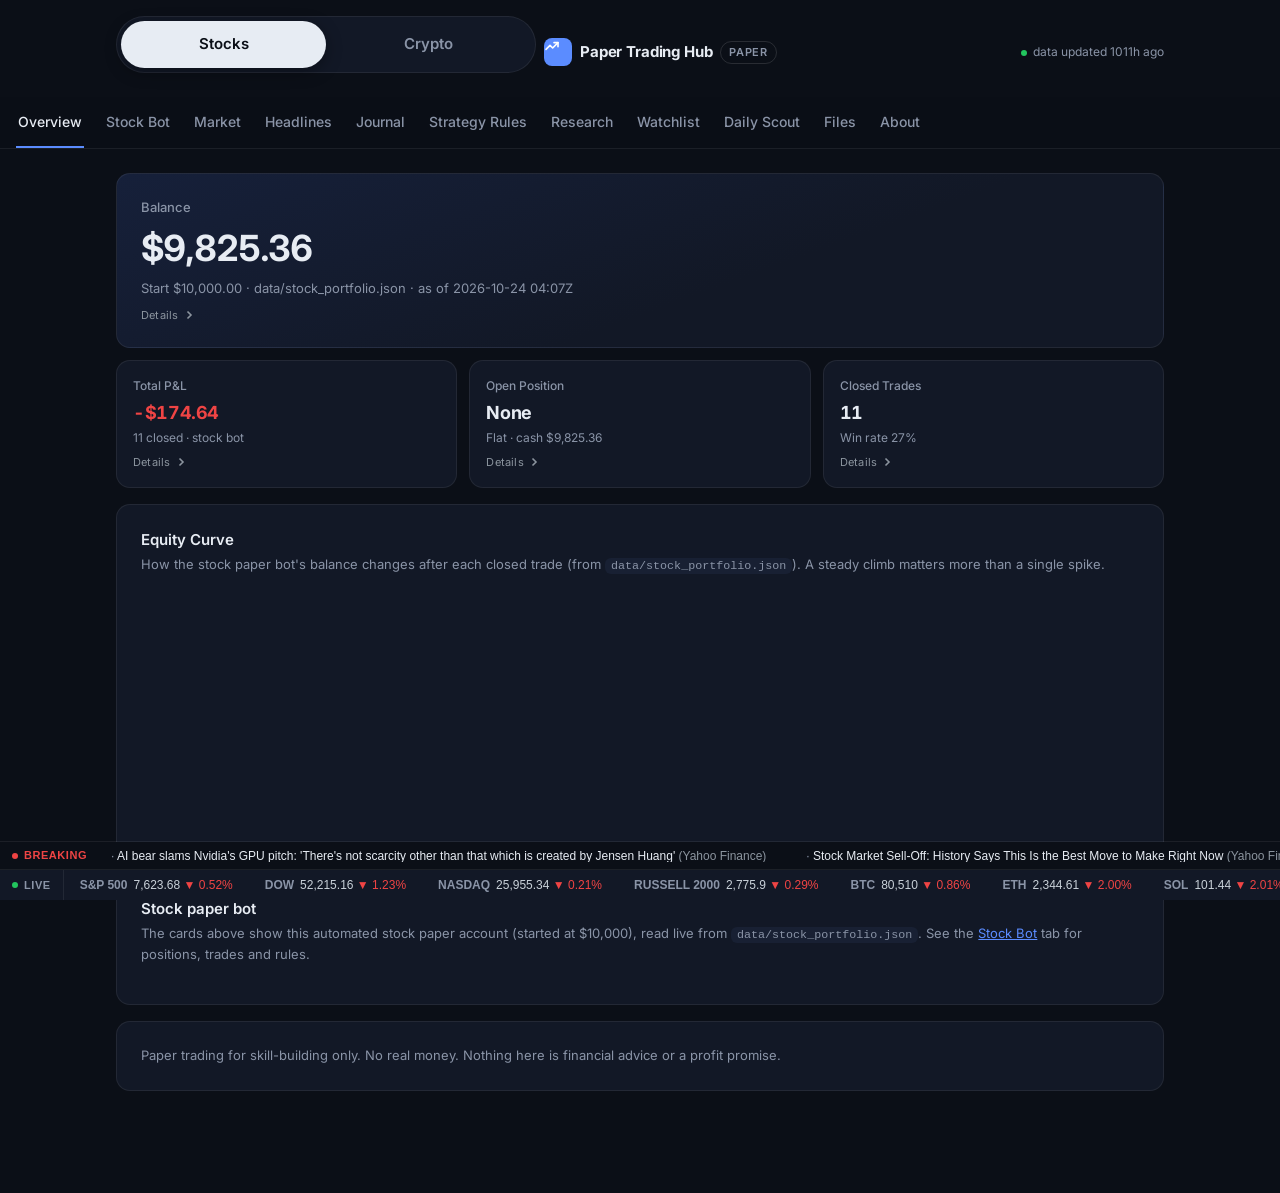
==== commit bc3d4f5b: "dashboard: overview Balance/P&L/trades/open cards, equity curve, journal, win/loss and detail sheets" ====
--- a/index.html
+++ b/index.html
@@ -22,8 +22,8 @@
 <div class="card" data-sheet="pnl"><div class="label">Total P&amp;L</div><div class="val" id="pnl">—</div><div class="sub" id="pnls"></div></div>
 <div class="card" data-sheet="open-trades"><div class="label">Open Position</div><div class="val" id="op">—</div><div class="sub" id="ops"></div></div>
 <div class="card" data-sheet="trades"><div class="label">Closed Trades</div><div class="val" id="cnt">—</div><div class="sub" id="wr"></div></div></div>
-<div class="card"><h2>Equity Curve</h2><p class="help">How the paper balance changes after each closed trade. A steady climb matters more than a single spike.</p><div class="chart"><canvas id="eqC"></canvas></div></div>
-<div class="card"><h2>Stock paper bot</h2><p class="help">The automated $10,000 stock paper account (separate from the manual lab above). See the <a href="#bot">Stock Bot</a> tab for positions, trades and rules.</p></div>
+<div class="card"><h2>Equity Curve</h2><p class="help">How the stock paper bot's balance changes after each closed trade (from <code>data/stock_portfolio.json</code>). A steady climb matters more than a single spike.</p><div class="chart"><canvas id="eqC"></canvas></div></div>
+<div class="card"><h2>Stock paper bot</h2><p class="help">The cards above show this automated stock paper account (started at $10,000), read live from <code>data/stock_portfolio.json</code>. See the <a href="#bot">Stock Bot</a> tab for positions, trades and rules.</p></div>
 <div class="card note">Paper trading for skill-building only. No real money. Nothing here is financial advice or a profit promise.</div></section>
 <section class="page" id="pg-bot"><div class="card note" id="sbStatus">Loading stock paper bot…</div>
 <div class="cards"><div class="card"><div class="label">Equity</div><div class="val" id="sbEq">—</div><div class="sub" id="sbEqS">Start $10,000.00</div></div>
@@ -40,7 +40,7 @@
 <div class="card"><h2>Prices</h2><p class="help">Each card shows the latest price, the daily move and a 5-day trend line. Data refreshes about every 15 minutes.</p><div class="qgrid" id="mGrid"></div><table style="display:none"><tbody id="mT"></tbody></table><p class="note">Sources: Yahoo Finance chart API (stocks, indices, futures) and the CoinGecko simple/price API (crypto).</p></div></section>
 <section class="page" id="pg-headlines"><div class="card"><h2>Headlines</h2><p class="help">Market news from the last day, auto-refreshed from RSS feeds. Tap a headline to read the original source.</p><ul id="hl" class="md"></ul></div></section>
 <section class="page" id="pg-journal"><div class="card"><h2>Win / Loss</h2><p class="help">The share of closed trades that made or lost money. Judge it only after 50+ trades.</p><div class="chart" style="height:240px"><canvas id="wlC"></canvas></div><p class="note" id="wlN"></p></div>
-<div class="card"><h2>Journal</h2><p class="help">Every paper trade with its plan, result and lesson. PLANNED rows are ideas that haven't triggered yet.</p><table><thead><tr><th>Date</th><th>Ticker</th><th>Setup</th><th>Side</th><th>Entry</th><th>Exit</th><th>P&amp;L</th><th>R</th><th>Status</th><th>Thesis</th></tr></thead><tbody id="jT"></tbody></table></div></section>
+<div class="card"><h2>Journal</h2><p class="help">Every stock paper bot trade, newest first, from <code>data/stock_portfolio.json</code>. OPEN rows are still running.</p><table><thead><tr><th>Date</th><th>Ticker</th><th>Setup</th><th>Side</th><th>Entry</th><th>Exit</th><th>P&amp;L</th><th>R</th><th>Status</th><th>Thesis</th></tr></thead><tbody id="jT"></tbody></table></div></section>
 <section class="page" id="pg-rules"><div class="card md"><p class="help">The exact rules every paper trade must follow, plus how results get reviewed. Following rules matters more than any single result.</p><h1>Paper Day-Trading Lab (skill-building only, no real money)</h1>
 <p>Nobody reliably predicts markets. The goal here is to practice following rules and to measure results honestly. No profit is expected or promised.</p>
 <h2>Strategy: 15-min Opening Range Breakout (ORB) + VWAP filter</h2>
@@ -206,25 +206,36 @@
 const money=n=>(n<0?"-$":"$")+Math.abs(n).toLocaleString("en-US",{minimumFractionDigits:2,maximumFractionDigits:2});
 const cls=n=>n>0?"pos":n<0?"neg":"";
 if(window.Chart){Chart.defaults.color="#8b949e";Chart.defaults.borderColor="#30363d";}
-const closed=D.journal.filter(r=>!["PLANNED","CANCELLED",""].includes((r.exit_reason||"").toUpperCase())&&r["pnl_$"]!=="");
-const open=D.journal.filter(r=>(r.exit_reason||"").toUpperCase()==="PLANNED");
-const pnl=closed.reduce((s,r)=>s+(+r["pnl_$"]),0),wins=closed.filter(r=>+r["pnl_$"]>0).length,start=D.state.starting_balance;
-$("bal").textContent=money(start+pnl);$("bals").textContent="Start "+money(start);$("pnl").textContent=money(pnl);$("pnl").className="val "+cls(pnl);
-$("pnls").textContent=closed.length?closed.length+" closed":"No trades yet";$("cnt").textContent=closed.length;
-$("wr").textContent="Win rate "+(closed.length?Math.round(wins/closed.length*100)+"%":"n/a");
-$("op").textContent="None";$("ops").textContent=open.length?open.length+" planned: "+open.map(r=>r.ticker).join(", ")+" (waiting for range break)":"Waiting for range break";
-let eq=[start];closed.forEach(r=>eq.push(eq.at(-1)+(+r["pnl_$"])));
+/* Overview cards, equity curve, journal and win/loss read the live stock bot account (data/stock_portfolio.json), not the old embedded manual journal. */
+let SB=null,closed=[],open=[],wins=0,eq=[];
+const sbAsOf=p=>((p.status||{}).checked_at||((p.closed||[]).at(-1)||{}).closed||"");
+const sbSrc=p=>"data/stock_portfolio.json"+(sbAsOf(p)?" · as of "+sbAsOf(p).replace("T"," ").replace(/:\d\dZ$/,"Z"):"");
+function renderOverview(p){SB=p;window.SBP=p;
+ closed=(p.closed||[]).slice().sort((a,b)=>String(a.closed).localeCompare(String(b.closed)));open=p.open||[];wins=closed.filter(t=>t.pnl>0).length;
+ const start=p.start,equity=p.equity??p.cash,pnl=equity-start;
+ $("bal").textContent=money(equity);$("bals").textContent="Start "+money(start)+" · "+sbSrc(p);$("pnl").textContent=(pnl>0?"+":"")+money(pnl);$("pnl").className="val "+cls(pnl);
+ $("pnls").textContent=closed.length?closed.length+" closed · stock bot":"No trades yet";$("cnt").textContent=closed.length;
+ $("wr").textContent="Win rate "+(closed.length?Math.round(wins/closed.length*100)+"%":"n/a");
+ $("op").textContent=open.length?open.length:"None";$("ops").textContent=open.length?open.map(x=>x.sym+" "+x.side).join(", "):"Flat · cash "+money(p.cash);
+ eq=[start];closed.forEach(t=>eq.push(eq.at(-1)+(+t.pnl||0)));
+ $("jT").innerHTML=(closed.length||open.length)?open.map(x=>`<tr><td>${esc(String(x.opened||"").slice(0,10))}</td><td>${esc(x.sym)}</td><td>${esc(x.strategy||"orb15_v1")}</td><td>${esc(x.side)}</td><td>${esc(x.entry)}</td><td></td><td></td><td></td><td>OPEN</td><td class="note">${esc(x.reason)}</td></tr>`).join("")+closed.slice().reverse().map(t=>`<tr><td>${esc(String(t.closed||"").slice(0,10))}</td><td>${esc(t.sym)}</td><td>${esc(t.strategy||"orb15_v1")}</td><td>${esc(t.side)}</td><td>${esc(t.entry)}</td><td>${esc(t.exit)}</td><td class="${cls(t.pnl)}">${esc(t.pnl)}</td><td>${esc(t.R??"")}</td><td>${esc(t.exit_reason)}</td><td class="note">${esc(t.entry_reason)}</td></tr>`).join(""):'<tr><td colspan="10" class="empty">No stock bot trades yet.</td></tr>';
+ $("wlN").textContent=closed.length?"Source: "+sbSrc(p):"No closed trades yet. The chart fills in as trades close.";
+ if(window.Chart){const e=charts.overview&&Chart.getChart($("eqC"));if(e){e.data.labels=eq.map((_,i)=>i);e.data.datasets[0].data=eq;e.update();}
+  const w=charts.journal&&Chart.getChart($("wlC"));if(w){w.data.labels=closed.length?["Wins","Losses"]:["No closed trades"];w.data.datasets[0].data=closed.length?[wins,closed.length-wins]:[1];w.data.datasets[0].backgroundColor=closed.length?["#22c55e","#ef4444"]:["#30363d"];w.update();}}
+ const pg=location.hash.slice(1)||"overview";if(!charts[pg])draw(pg);}
+function overviewFail(e){if(SB)return;["bal","pnl","op","cnt"].forEach(i=>$(i).textContent="—");$("bals").textContent="Stock bot data unavailable (data/stock_portfolio.json)";$("pnls").textContent="";$("wr").textContent="";$("ops").textContent="";
+ $("jT").innerHTML='<tr><td colspan="10" class="empty">Stock bot data unavailable. Retrying every minute.</td></tr>';$("wlN").textContent="Stock bot data unavailable.";}
+async function loadOverview(){try{const r=await fetch("data/stock_portfolio.json?t="+Date.now(),{cache:"no-store"});if(!r.ok)throw new Error("HTTP "+r.status);const p=await r.json();if(typeof(p.equity??p.cash)!=="number"||typeof p.start!=="number")throw new Error("bad data");renderOverview(p);}catch(e){overviewFail(e);}}
 const M=D.market;$("mAs").textContent="Snapshot as of "+M.as_of+". Indices and stocks are the Oct 13 close; futures and crypto are overnight.";
 $("mT").innerHTML=M.markets.map(m=>`<tr><td>${esc(m.group)}</td><td>${esc(m.name)}</td><td>${m.price??"n/a"}</td><td class="${cls(m.change)}">${m.change>0?"+":""}${m.change??""}</td><td class="${cls(m.change_pct)}">${m.change_pct>0?"+":""}${m.change_pct}%</td><td class="note">${esc(m.as_of)}</td></tr>`).join("");
 $("hl").innerHTML=M.headlines.map(h=>`<li><a href="${esc(h.url)}" target="_blank" rel="noopener">${esc(h.title)}</a> <span class="note">· ${esc(h.source)} · ${esc(h.time)}</span></li>`).join("");
-$("jT").innerHTML=D.journal.length?D.journal.map(r=>`<tr><td>${esc(r.date)}</td><td>${esc(r.ticker)}</td><td>${esc(r.setup)}</td><td>${esc(r.direction)}</td><td>${esc(r.entry_price)}</td><td>${esc(r.exit_price)}</td><td class="${cls(+r["pnl_$"])}">${esc(r["pnl_$"])}</td><td>${esc(r.R_multiple)}</td><td>${esc(r.exit_reason)}</td><td class="note">${esc(r.thesis)}</td></tr>`).join(""):'<tr><td colspan="10" class="empty">No trades logged yet.</td></tr>';
-$("wlN").textContent=closed.length?"":"No closed trades yet. The chart fills in as trades close.";
+loadOverview();setInterval(loadOverview,60000);
 $("vT").innerHTML=D.verdicts.map(v=>`<tr><td>@${esc(v.trader)}</td><td class="v-${v.verdict.replace(/ /g,"")}">${esc(v.verdict)}</td><td class="note">${esc(v.note)}</td></tr>`).join("");
 const charts={};
 function draw(p){if(!window.Chart||charts[p])return;charts[p]=1;
- if(p==="overview")new Chart($("eqC"),{type:"line",data:{labels:eq.map((_,i)=>i),datasets:[{label:"Equity ($)",data:eq,borderColor:"#22c55e",backgroundColor:"rgba(34,197,94,.1)",fill:true,pointRadius:3,tension:.2}]},options:{plugins:{legend:{display:false}},maintainAspectRatio:false,scales:{x:{title:{display:true,text:"Trade #"}}}}});
+ if(p==="overview"){if(!SB){charts[p]=0;return;}new Chart($("eqC"),{type:"line",data:{labels:eq.map((_,i)=>i),datasets:[{label:"Equity ($)",data:eq,borderColor:"#22c55e",backgroundColor:"rgba(34,197,94,.1)",fill:true,pointRadius:3,tension:.2}]},options:{plugins:{legend:{display:false}},maintainAspectRatio:false,scales:{x:{title:{display:true,text:"Trade #"}}}}});}
  if(p==="market")new Chart($("mC"),{type:"bar",data:{labels:M.markets.map(m=>m.symbol),datasets:[{label:"% change",data:M.markets.map(m=>m.change_pct),backgroundColor:M.markets.map(m=>m.change_pct>=0?"#22c55e":"#ef4444")}]},options:{indexAxis:"y",maintainAspectRatio:false,plugins:{legend:{display:false}}}});
- if(p==="journal")new Chart($("wlC"),{type:"doughnut",data:{labels:closed.length?["Wins","Losses"]:["No closed trades"],datasets:[{data:closed.length?[wins,closed.length-wins]:[1],backgroundColor:closed.length?["#22c55e","#ef4444"]:["#30363d"]}]},options:{animation:false,cutout:"68%",maintainAspectRatio:false,plugins:{legend:{position:"bottom",labels:{boxWidth:10,boxHeight:10,padding:12}}}}});
+ if(p==="journal"){if(!SB){charts[p]=0;return;}new Chart($("wlC"),{type:"doughnut",data:{labels:closed.length?["Wins","Losses"]:["No closed trades"],datasets:[{data:closed.length?[wins,closed.length-wins]:[1],backgroundColor:closed.length?["#22c55e","#ef4444"]:["#30363d"]}]},options:{animation:false,cutout:"68%",maintainAspectRatio:false,plugins:{legend:{position:"bottom",labels:{boxWidth:10,boxHeight:10,padding:12}}}}});}
  if(p==="watchlist"){const c={};D.verdicts.forEach(v=>c[v.verdict]=(c[v.verdict]||0)+1);const col={"Red Flags":"#ef4444","Partly Verified":"#d29922","Unverifiable":"#8b949e","Verified":"#22c55e"};
   new Chart($("vC"),{type:"doughnut",data:{labels:Object.keys(c),datasets:[{data:Object.values(c),backgroundColor:Object.keys(c).map(k=>col[k])}]},options:{animation:false,cutout:"68%",maintainAspectRatio:false,plugins:{legend:{position:"bottom",labels:{boxWidth:10,boxHeight:10,padding:12}}}}});}}
 function show(){window.scrollTo(0,0);const p=(location.hash.slice(1)||"overview");document.querySelectorAll(".page").forEach(s=>s.classList.toggle("on",s.id==="pg-"+p));
@@ -243,20 +254,20 @@
 loadMarketLive();setInterval(loadMarketLive,60000);
 
 </script><link rel="stylesheet" href="./assets/sheet.css"><script>
-(function(){const J=D.journal,st=D.state.starting_balance;
-const isOpen=r=>(r.exit_reason||"").toUpperCase()==="OPEN",isPlan=r=>(r.exit_reason||"").toUpperCase()==="PLANNED";
-const C=J.filter(r=>!["PLANNED","CANCELLED","OPEN",""].includes((r.exit_reason||"").toUpperCase())&&r["pnl_$"]!==""),O=J.filter(isOpen),PL=J.filter(isPlan);
-const real=C.reduce((s,r)=>s+(+r["pnl_$"]),0),w=C.filter(r=>+r["pnl_$"]>0).length,inv=O.reduce((s,r)=>s+(+r.entry_price||0)*(+r.shares||0),0),bal=st+real;
-const sg=n=>(n>0?"+":"")+money(n),row=(a,b,c="")=>`<div class="sh-row"><span>${a}</span><span class="${c}">${b}</span></div>`;
+(function(){const P=()=>window.SBP,sgn=n=>(n>0?"+":"")+money(n),row=(a,b,c="")=>`<div class="sh-row"><span>${a}</span><span class="${c}">${b}</span></div>`;
 const tot=a=>`<div class="sh-tot">${a.map(([k,v,c])=>`<div><small>${k}</small><b class="${c||""}">${v}</b></div>`).join("")}</div>`;
-const card=(r,extra)=>`<div class="sh-tr"><div class="sh-trh"><div><div class="t">${esc(r.ticker)}</div><div class="n">${esc(r.setup)} · ${esc(r.date)}</div></div>${extra||""}</div><div class="sh-kv"><div><small>Side</small>${esc(r.direction)}</div><div><small>Entry</small>${esc(r.entry_price)}</div><div><small>Stop</small>${esc(r.stop)}</div><div><small>Target</small>${esc(r.target)}</div><div><small>Shares</small>${esc(r.shares)}</div><div><small>$ risk</small>${esc(r["risk_$"])}</div>${r.exit_price?`<div><small>Exit</small>${esc(r.exit_price)}</div><div><small>Reason</small>${esc(r.exit_reason)}</div>`:""}</div><div class="sh-why"><b>Plan / reason:</b> ${esc(r.thesis)}</div></div>`;
-const empty=(t,m)=>`<div class="sh-empty"><b>${t}</b>${m}</div>`;
-const planned=()=>PL.length?'<div class="sh-sec">Planned (not entered)</div>'+PL.map(r=>card(r,'<div class="pl"><span class="sh-pill">Planned</span></div>')).join(""):"";
-window.SHEETS={keys:{"open-trades":"Open Trades","balance":"Balance","pnl":"Profit & Loss","trades":"Closed Trades & Win Rate"},render(k){
- if(k==="open-trades")return tot([["Open",O.length],["Invested",money(inv)],["Open P&L","n/a"]])+(O.length?O.map(r=>card(r)).join(""):empty("No open stock positions","The stock bot waits for its opening-range break before entering. Nothing is invested right now."))+planned();
- if(k==="balance")return tot([["Balance",money(bal)],["Start",money(st)],["Total P&L",sg(real),cls(real)]])+'<div class="sh-sec">Cash vs invested</div>'+row("Cash",money(bal-inv))+row("In open trades",money(inv))+row("Strategy",esc(D.state.strategy_version||""))+row("Last updated",esc(D.state.last_updated||""))+'<p class="sh-note">Paper money only. Fees are not modeled for the stock account.</p>';
- if(k==="pnl")return tot([["Total",sg(real),cls(real)],["Realized",sg(real),cls(real)],["Closed",C.length]])+'<div class="sh-sec">Risk limits</div>'+row("Max risk per trade","$100 (1%)")+row("Trades logged",J.length);
- if(k==="trades")return tot([["Closed",C.length],["Wins",w],["Win rate",C.length?Math.round(w/C.length*100)+"%":"n/a"]])+(C.length?C.slice().reverse().map(r=>card(r,`<div class="pl ${cls(+r["pnl_$"])}">${sg(+r["pnl_$"])}<div class="n">${esc(r.R_multiple)}R</div></div>`)).join(""):empty("No closed trades yet","The win rate starts counting after the first stock trade closes."));}};})();
+const empty=(t,m)=>`<div class="sh-empty"><b>${t}</b>${m}</div>`,asOf=p=>((p.status||{}).checked_at||((p.closed||[]).at(-1)||{}).closed||"n/a");
+const kv=a=>`<div class="sh-kv">${a.filter(x=>x[1]!==undefined&&x[1]!==null&&x[1]!=="").map(([k,v])=>`<div><small>${k}</small>${esc(v)}</div>`).join("")}</div>`;
+const oCard=x=>`<div class="sh-tr"><div class="sh-trh"><div><div class="t">${esc(x.sym)}</div><div class="n">${esc(x.strategy||"orb15_v1")} · ${esc(x.opened)}</div></div></div>${kv([["Side",x.side],["Entry",x.entry],["Stop",x.stop],["Target",x.target??"trail / time exit"],["Shares",x.qty],["Last",x.last]])}</div>`;
+const cCard=t=>`<div class="sh-tr"><div class="sh-trh"><div><div class="t">${esc(t.sym)}</div><div class="n">${esc(t.strategy||"orb15_v1")} · ${esc(t.closed)}</div></div><div class="pl ${cls(t.pnl)}">${sgn(t.pnl)}<div class="n">${esc(t.R??"")}R</div></div></div>${kv([["Side",t.side],["Entry",t.entry],["Exit",t.exit],["Stop",t.stop0],["Shares",t.qty0],["$ risk",t.risk0],["Reason",t.exit_reason]])}</div>`;
+window.SHEETS={keys:{"open-trades":"Open Trades","balance":"Balance","pnl":"Profit & Loss","trades":"Closed Trades & Win Rate"},render(k){const p=P();
+ if(!p)return empty("Stock bot data unavailable","Could not load data/stock_portfolio.json. Values show — until it loads.");
+ const O=p.open||[],C=(p.closed||[]).slice().sort((a,b)=>String(a.closed).localeCompare(String(b.closed))),eqv=p.equity??p.cash,tp=eqv-p.start,real=C.reduce((s,t)=>s+(+t.pnl||0),0),w=C.filter(t=>t.pnl>0).length;
+ const inv=O.reduce((s,x)=>s+(+x.entry||0)*(+x.qty||0),0),src='<p class="sh-note">Source: data/stock_portfolio.json (stock paper bot) · as of '+esc(asOf(p))+'. Paper money only.</p>';
+ if(k==="open-trades")return tot([["Open",O.length],["Invested",money(inv)],["Open P&L",sgn(tp-real),cls(tp-real)]])+(O.length?O.map(oCard).join(""):empty("No open stock positions","The stock bot is flat. Everything closes by 15:55 ET."))+src;
+ if(k==="balance")return tot([["Balance",money(eqv)],["Start",money(p.start)],["Total P&L",sgn(tp),cls(tp)]])+'<div class="sh-sec">Cash vs invested</div>'+row("Cash",money(p.cash))+row("In open trades",money(inv))+row("Strategy",esc(p.version||""))+row("Last updated",esc(asOf(p)))+src;
+ if(k==="pnl")return tot([["Total",sgn(tp),cls(tp)],["Realized",sgn(real),cls(real)],["Closed",C.length]])+'<div class="sh-sec">Today</div>'+row("Date",esc((p.day||{}).date||"n/a"))+row("Realized today",sgn(+((p.day||{}).realized)||0))+row("Entries today",(p.day||{}).entries||0)+src;
+ if(k==="trades")return tot([["Closed",C.length],["Wins",w],["Win rate",C.length?Math.round(w/C.length*100)+"%":"n/a"]])+(C.length?C.slice().reverse().map(cCard).join(""):empty("No closed trades yet","The win rate starts counting after the first stock trade closes."))+src;}};})();
 </script><script src="./assets/sheet.js"></script>
 <script>
 (function(){const $=i=>document.getElementById(i),esc=s=>String(s??"").replace(/[&<>"]/g,c=>({"&":"&amp;","<":"&lt;",">":"&gt;",'"':"&quot;"}[c]));
